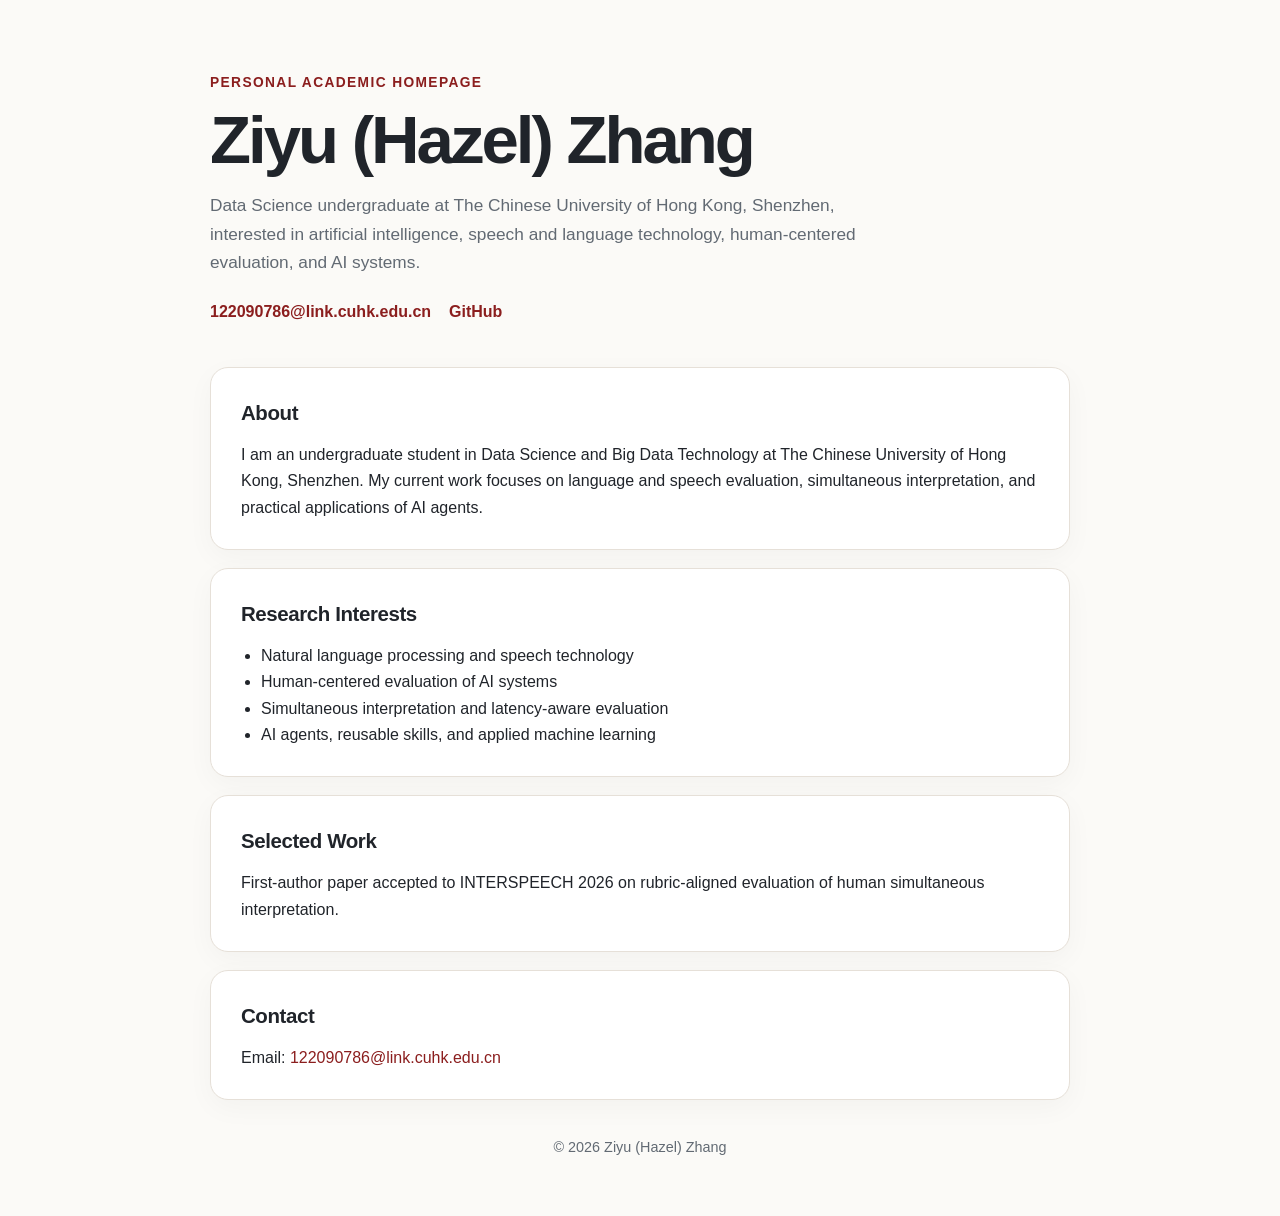
==== index.html @ 2ab290c6 "Add files via upload" ====
<!DOCTYPE html>
<html lang="en">
<head>
  <meta charset="UTF-8" />
  <meta name="viewport" content="width=device-width, initial-scale=1.0" />
  <meta name="description" content="Personal academic homepage of Ziyu (Hazel) Zhang." />
  <title>Ziyu (Hazel) Zhang</title>
  <style>
    :root {
      --bg: #fbfaf7;
      --card: #ffffff;
      --text: #20242a;
      --muted: #626a73;
      --accent: #8b1e1e;
      --line: #e6e0d8;
    }

    * { box-sizing: border-box; }

    body {
      margin: 0;
      font-family: -apple-system, BlinkMacSystemFont, "Segoe UI", Roboto, Helvetica, Arial, sans-serif;
      color: var(--text);
      background: var(--bg);
      line-height: 1.65;
    }

    .wrap {
      width: min(860px, calc(100% - 40px));
      margin: 0 auto;
      padding: 72px 0 56px;
    }

    header {
      margin-bottom: 42px;
    }

    .eyebrow {
      color: var(--accent);
      font-size: 0.86rem;
      font-weight: 700;
      letter-spacing: 0.1em;
      text-transform: uppercase;
      margin-bottom: 10px;
    }

    h1 {
      margin: 0;
      font-size: clamp(2.2rem, 6vw, 4.2rem);
      letter-spacing: -0.045em;
      line-height: 1.05;
    }

    .subtitle {
      margin-top: 16px;
      color: var(--muted);
      font-size: 1.08rem;
      max-width: 700px;
    }

    .contact {
      margin-top: 22px;
      display: flex;
      flex-wrap: wrap;
      gap: 10px 18px;
    }

    a {
      color: var(--accent);
      text-decoration: none;
    }

    a:hover {
      text-decoration: underline;
    }

    .contact a {
      font-weight: 600;
    }

    section {
      background: var(--card);
      border: 1px solid var(--line);
      border-radius: 18px;
      padding: 28px 30px;
      margin: 18px 0;
      box-shadow: 0 8px 28px rgba(34, 30, 24, 0.035);
    }

    h2 {
      margin: 0 0 12px;
      font-size: 1.28rem;
      letter-spacing: -0.02em;
    }

    p {
      margin: 0;
    }

    ul {
      margin: 10px 0 0;
      padding-left: 20px;
    }

    footer {
      margin-top: 36px;
      color: var(--muted);
      font-size: 0.9rem;
      text-align: center;
    }

    @media (max-width: 600px) {
      .wrap { padding-top: 44px; }
      section { padding: 23px 22px; }
    }
  </style>
</head>
<body>
  <main class="wrap">
    <header>
      <div class="eyebrow">Personal Academic Homepage</div>
      <h1>Ziyu (Hazel) Zhang</h1>
      <p class="subtitle">
        Data Science undergraduate at The Chinese University of Hong Kong, Shenzhen,
        interested in artificial intelligence, speech and language technology,
        human-centered evaluation, and AI systems.
      </p>
      <div class="contact">
        <a href="mailto:122090786@link.cuhk.edu.cn">122090786@link.cuhk.edu.cn</a>
        <a href="https://github.com/hazezhang" target="_blank" rel="noopener noreferrer">GitHub</a>
      </div>
    </header>

    <section>
      <h2>About</h2>
      <p>
        I am an undergraduate student in Data Science and Big Data Technology at
        The Chinese University of Hong Kong, Shenzhen. My current work focuses on
        language and speech evaluation, simultaneous interpretation, and practical
        applications of AI agents.
      </p>
    </section>

    <section>
      <h2>Research Interests</h2>
      <ul>
        <li>Natural language processing and speech technology</li>
        <li>Human-centered evaluation of AI systems</li>
        <li>Simultaneous interpretation and latency-aware evaluation</li>
        <li>AI agents, reusable skills, and applied machine learning</li>
      </ul>
    </section>

    <section>
      <h2>Selected Work</h2>
      <p>
        First-author paper accepted to INTERSPEECH 2026 on rubric-aligned evaluation
        of human simultaneous interpretation.
      </p>
    </section>

    <section>
      <h2>Contact</h2>
      <p>
        Email:
        <a href="mailto:122090786@link.cuhk.edu.cn">122090786@link.cuhk.edu.cn</a>
      </p>
    </section>

    <footer>
      © 2026 Ziyu (Hazel) Zhang
    </footer>
  </main>
</body>
</html>
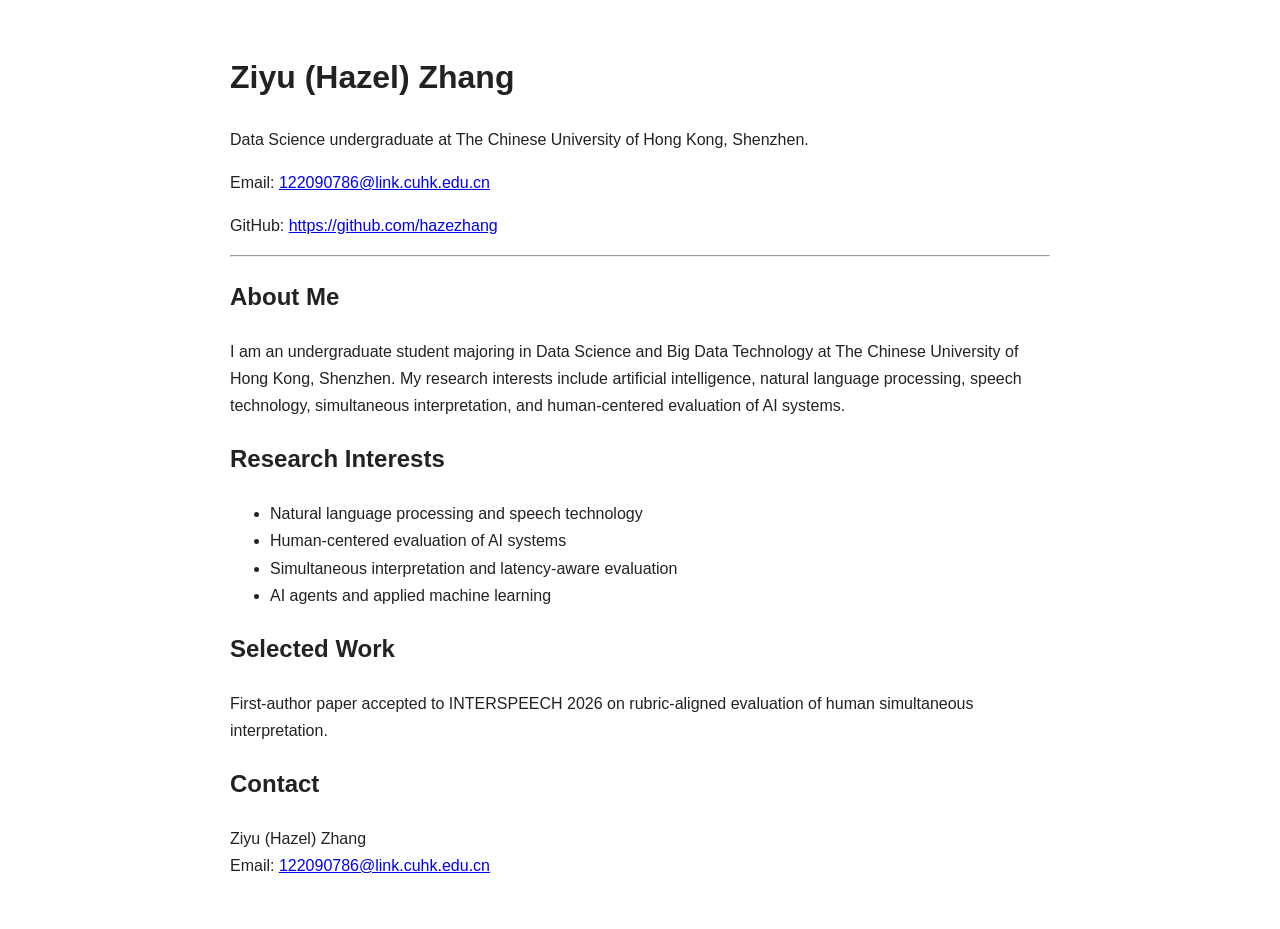
==== commit 10d23539: "Add files via upload" ====
--- a/index.html
+++ b/index.html
@@ -1,175 +1,64 @@
 <!DOCTYPE html>
 <html lang="en">
 <head>
-  <meta charset="UTF-8" />
-  <meta name="viewport" content="width=device-width, initial-scale=1.0" />
-  <meta name="description" content="Personal academic homepage of Ziyu (Hazel) Zhang." />
+  <meta charset="UTF-8">
+  <meta name="viewport" content="width=device-width, initial-scale=1.0">
   <title>Ziyu (Hazel) Zhang</title>
-  <style>
-    :root {
-      --bg: #fbfaf7;
-      --card: #ffffff;
-      --text: #20242a;
-      --muted: #626a73;
-      --accent: #8b1e1e;
-      --line: #e6e0d8;
-    }
+</head>
+<body style="font-family: Arial, Helvetica, sans-serif; max-width: 820px; margin: 50px auto; padding: 0 24px; line-height: 1.7; color: #222;">
 
-    * { box-sizing: border-box; }
+  <h1>Ziyu (Hazel) Zhang</h1>
 
-    body {
-      margin: 0;
-      font-family: -apple-system, BlinkMacSystemFont, "Segoe UI", Roboto, Helvetica, Arial, sans-serif;
-      color: var(--text);
-      background: var(--bg);
-      line-height: 1.65;
-    }
+  <p>
+    Data Science undergraduate at The Chinese University of Hong Kong, Shenzhen.
+  </p>
 
-    .wrap {
-      width: min(860px, calc(100% - 40px));
-      margin: 0 auto;
-      padding: 72px 0 56px;
-    }
+  <p>
+    Email:
+    <a href="mailto:122090786@link.cuhk.edu.cn">
+      122090786@link.cuhk.edu.cn
+    </a>
+  </p>
 
-    header {
-      margin-bottom: 42px;
-    }
+  <p>
+    GitHub:
+    <a href="https://github.com/hazezhang">
+      https://github.com/hazezhang
+    </a>
+  </p>
 
-    .eyebrow {
-      color: var(--accent);
-      font-size: 0.86rem;
-      font-weight: 700;
-      letter-spacing: 0.1em;
-      text-transform: uppercase;
-      margin-bottom: 10px;
-    }
+  <hr>
 
-    h1 {
-      margin: 0;
-      font-size: clamp(2.2rem, 6vw, 4.2rem);
-      letter-spacing: -0.045em;
-      line-height: 1.05;
-    }
+  <h2>About Me</h2>
+  <p>
+    I am an undergraduate student majoring in Data Science and Big Data Technology
+    at The Chinese University of Hong Kong, Shenzhen. My research interests include
+    artificial intelligence, natural language processing, speech technology,
+    simultaneous interpretation, and human-centered evaluation of AI systems.
+  </p>
 
-    .subtitle {
-      margin-top: 16px;
-      color: var(--muted);
-      font-size: 1.08rem;
-      max-width: 700px;
-    }
+  <h2>Research Interests</h2>
+  <ul>
+    <li>Natural language processing and speech technology</li>
+    <li>Human-centered evaluation of AI systems</li>
+    <li>Simultaneous interpretation and latency-aware evaluation</li>
+    <li>AI agents and applied machine learning</li>
+  </ul>
 
-    .contact {
-      margin-top: 22px;
-      display: flex;
-      flex-wrap: wrap;
-      gap: 10px 18px;
-    }
+  <h2>Selected Work</h2>
+  <p>
+    First-author paper accepted to INTERSPEECH 2026 on rubric-aligned evaluation
+    of human simultaneous interpretation.
+  </p>
 
-    a {
-      color: var(--accent);
-      text-decoration: none;
-    }
+  <h2>Contact</h2>
+  <p>
+    Ziyu (Hazel) Zhang<br>
+    Email:
+    <a href="mailto:122090786@link.cuhk.edu.cn">
+      122090786@link.cuhk.edu.cn
+    </a>
+  </p>
 
-    a:hover {
-      text-decoration: underline;
-    }
-
-    .contact a {
-      font-weight: 600;
-    }
-
-    section {
-      background: var(--card);
-      border: 1px solid var(--line);
-      border-radius: 18px;
-      padding: 28px 30px;
-      margin: 18px 0;
-      box-shadow: 0 8px 28px rgba(34, 30, 24, 0.035);
-    }
-
-    h2 {
-      margin: 0 0 12px;
-      font-size: 1.28rem;
-      letter-spacing: -0.02em;
-    }
-
-    p {
-      margin: 0;
-    }
-
-    ul {
-      margin: 10px 0 0;
-      padding-left: 20px;
-    }
-
-    footer {
-      margin-top: 36px;
-      color: var(--muted);
-      font-size: 0.9rem;
-      text-align: center;
-    }
-
-    @media (max-width: 600px) {
-      .wrap { padding-top: 44px; }
-      section { padding: 23px 22px; }
-    }
-  </style>
-</head>
-<body>
-  <main class="wrap">
-    <header>
-      <div class="eyebrow">Personal Academic Homepage</div>
-      <h1>Ziyu (Hazel) Zhang</h1>
-      <p class="subtitle">
-        Data Science undergraduate at The Chinese University of Hong Kong, Shenzhen,
-        interested in artificial intelligence, speech and language technology,
-        human-centered evaluation, and AI systems.
-      </p>
-      <div class="contact">
-        <a href="mailto:122090786@link.cuhk.edu.cn">122090786@link.cuhk.edu.cn</a>
-        <a href="https://github.com/hazezhang" target="_blank" rel="noopener noreferrer">GitHub</a>
-      </div>
-    </header>
-
-    <section>
-      <h2>About</h2>
-      <p>
-        I am an undergraduate student in Data Science and Big Data Technology at
-        The Chinese University of Hong Kong, Shenzhen. My current work focuses on
-        language and speech evaluation, simultaneous interpretation, and practical
-        applications of AI agents.
-      </p>
-    </section>
-
-    <section>
-      <h2>Research Interests</h2>
-      <ul>
-        <li>Natural language processing and speech technology</li>
-        <li>Human-centered evaluation of AI systems</li>
-        <li>Simultaneous interpretation and latency-aware evaluation</li>
-        <li>AI agents, reusable skills, and applied machine learning</li>
-      </ul>
-    </section>
-
-    <section>
-      <h2>Selected Work</h2>
-      <p>
-        First-author paper accepted to INTERSPEECH 2026 on rubric-aligned evaluation
-        of human simultaneous interpretation.
-      </p>
-    </section>
-
-    <section>
-      <h2>Contact</h2>
-      <p>
-        Email:
-        <a href="mailto:122090786@link.cuhk.edu.cn">122090786@link.cuhk.edu.cn</a>
-      </p>
-    </section>
-
-    <footer>
-      © 2026 Ziyu (Hazel) Zhang
-    </footer>
-  </main>
 </body>
 </html>
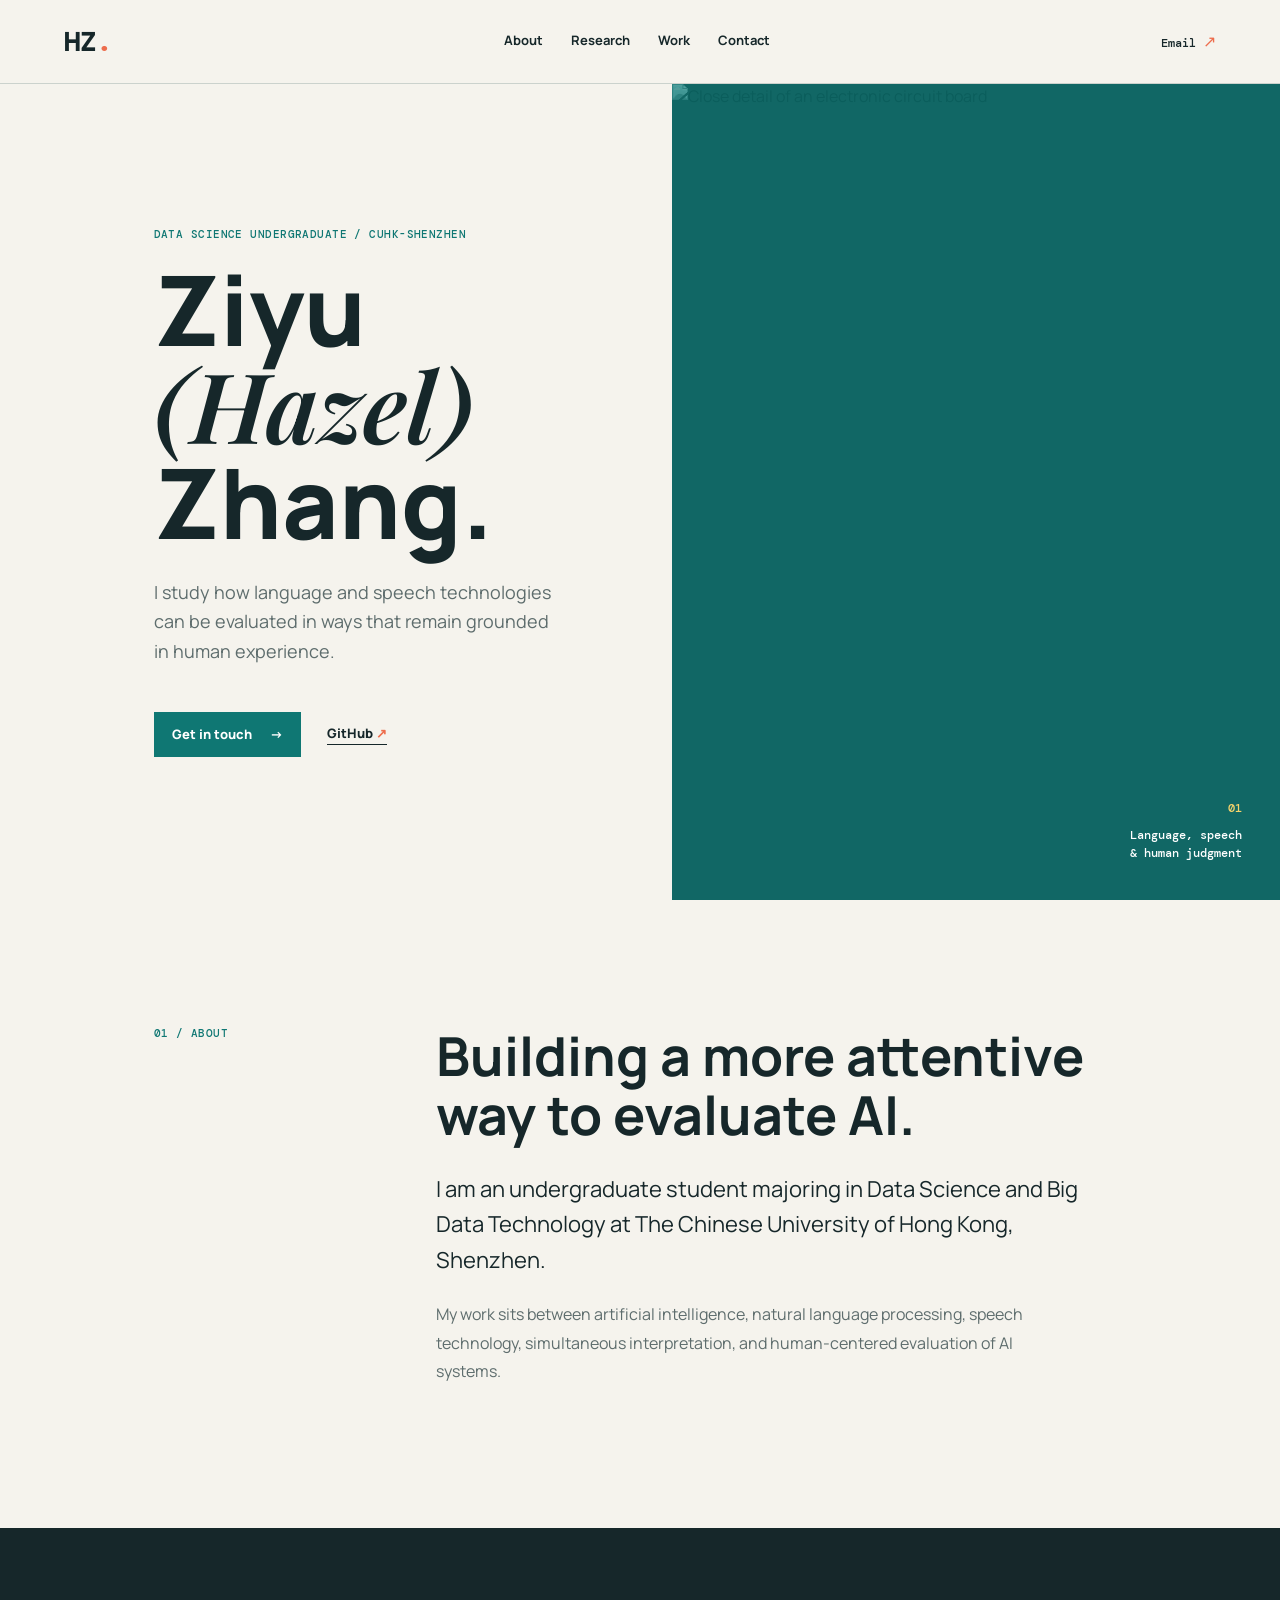
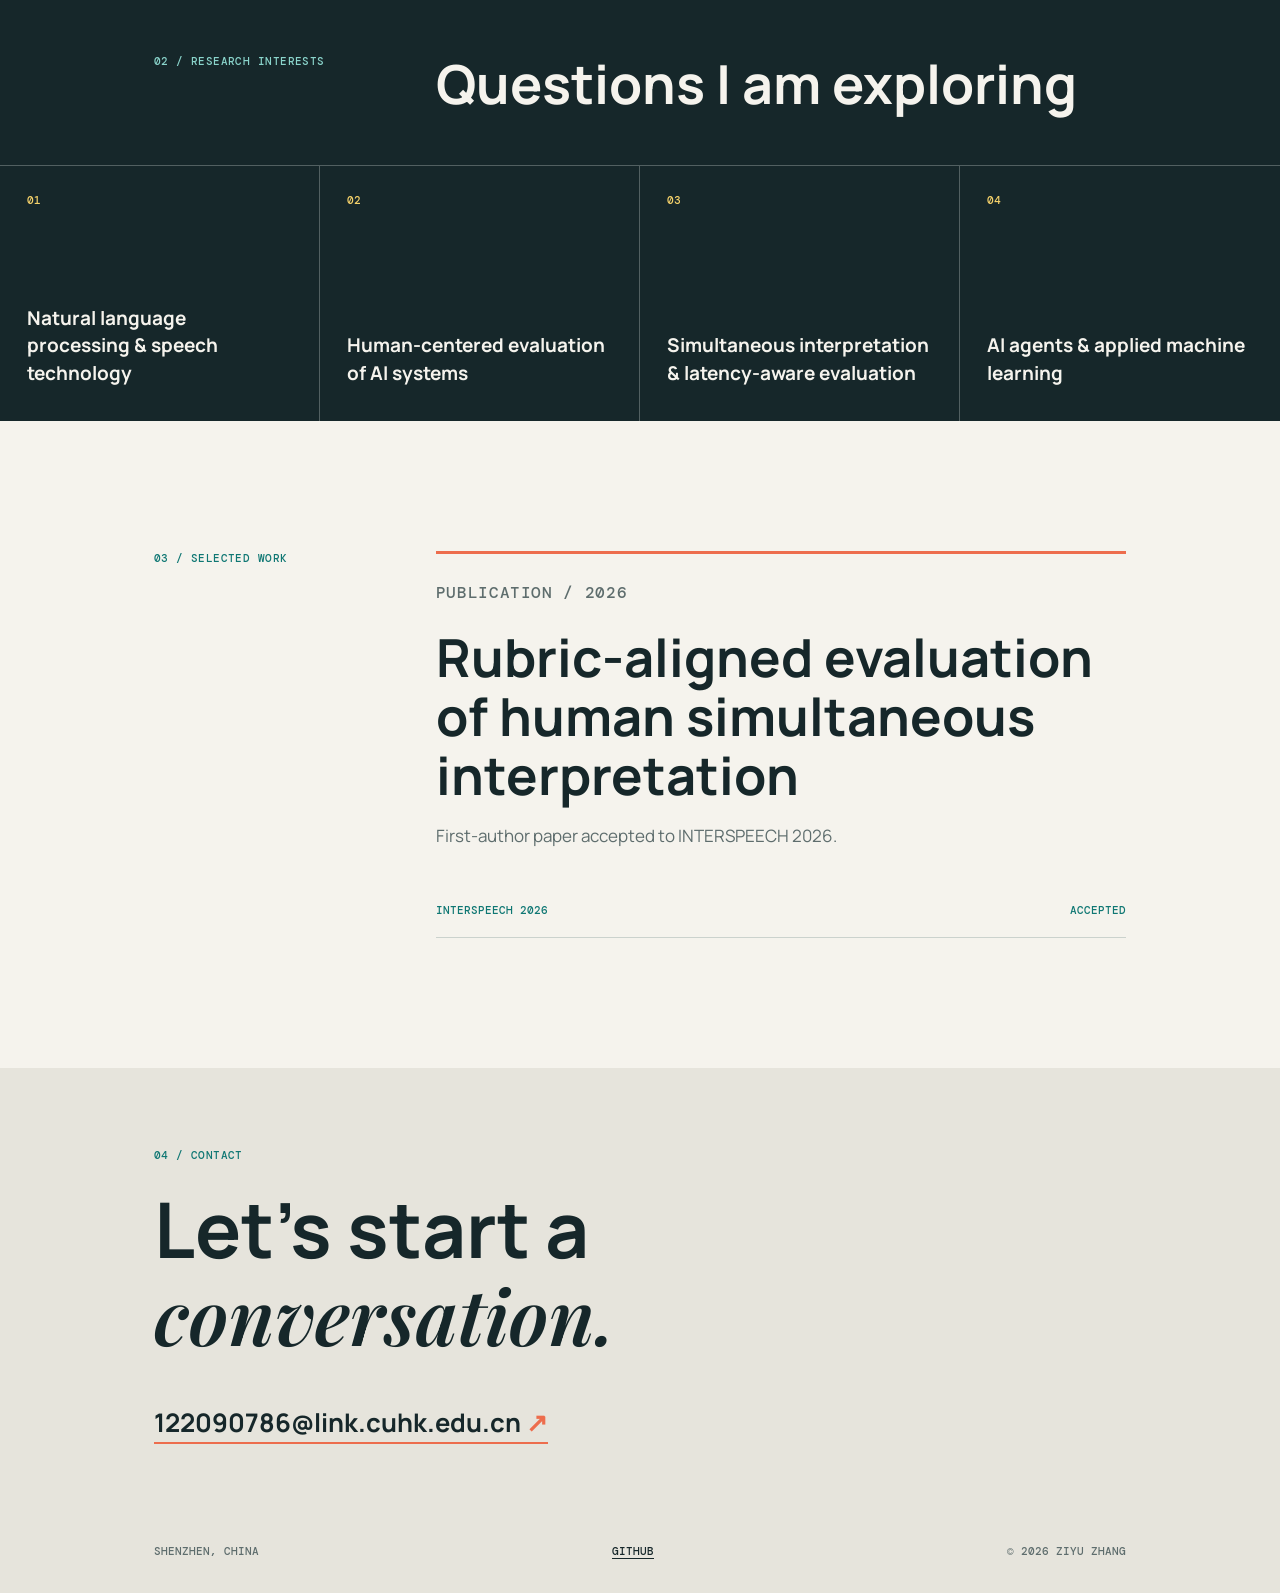
==== commit de56108c: "Build personal research homepage" ====
--- a/index.html
+++ b/index.html
@@ -1,64 +1,89 @@
-<!DOCTYPE html>
+<!doctype html>
 <html lang="en">
-<head>
-  <meta charset="UTF-8">
-  <meta name="viewport" content="width=device-width, initial-scale=1.0">
-  <title>Ziyu (Hazel) Zhang</title>
-</head>
-<body style="font-family: Arial, Helvetica, sans-serif; max-width: 820px; margin: 50px auto; padding: 0 24px; line-height: 1.7; color: #222;">
+  <head>
+    <meta charset="UTF-8" />
+    <meta name="viewport" content="width=device-width, initial-scale=1.0" />
+    <meta name="description" content="Ziyu (Hazel) Zhang - Data Science undergraduate and researcher in NLP, speech technology, and human-centered AI evaluation." />
+    <title>Ziyu (Hazel) Zhang | Research</title>
+    <link rel="preconnect" href="https://fonts.googleapis.com" />
+    <link rel="preconnect" href="https://fonts.gstatic.com" crossorigin />
+    <link href="https://fonts.googleapis.com/css2?family=DM+Mono:wght@400;500&family=Manrope:wght@400;500;600;700;800&family=Playfair+Display:ital,wght@0,600;0,700;1,600&display=swap" rel="stylesheet" />
+    <link rel="stylesheet" href="styles.css" />
+  </head>
+  <body>
+    <header class="site-header">
+      <a class="wordmark" href="#top" aria-label="Go to top">HZ<span>.</span></a>
+      <nav aria-label="Primary navigation">
+        <a href="#about">About</a>
+        <a href="#research">Research</a>
+        <a href="#work">Work</a>
+        <a href="#contact">Contact</a>
+      </nav>
+      <a class="header-email" href="mailto:122090786@link.cuhk.edu.cn">Email <span aria-hidden="true">&nearr;</span></a>
+    </header>
 
-  <h1>Ziyu (Hazel) Zhang</h1>
+    <main id="top">
+      <section class="hero" aria-labelledby="hero-title">
+        <div class="hero-copy">
+          <p class="eyebrow">Data Science undergraduate / CUHK-Shenzhen</p>
+          <h1 id="hero-title">Ziyu <em>(Hazel)</em><br />Zhang.</h1>
+          <p class="hero-summary">I study how language and speech technologies can be evaluated in ways that remain grounded in human experience.</p>
+          <div class="hero-actions">
+            <a class="button primary" href="mailto:122090786@link.cuhk.edu.cn">Get in touch <span aria-hidden="true">&rarr;</span></a>
+            <a class="text-link" href="https://github.com/hazezhang" target="_blank" rel="noreferrer">GitHub <span aria-hidden="true">&nearr;</span></a>
+          </div>
+        </div>
+        <div class="hero-visual" aria-label="Abstract visual of speech and language research">
+          <img src="https://images.unsplash.com/photo-1518770660439-4636190af475?auto=format&fit=crop&w=1400&q=85" alt="Close detail of an electronic circuit board" />
+          <div class="visual-overlay"></div>
+          <div class="visual-caption"><span>01</span> Language, speech<br />&amp; human judgment</div>
+        </div>
+      </section>
 
-  <p>
-    Data Science undergraduate at The Chinese University of Hong Kong, Shenzhen.
-  </p>
+      <section id="about" class="about section-grid">
+        <p class="section-label">01 / About</p>
+        <div class="section-content">
+          <h2>Building a more attentive way to evaluate AI.</h2>
+          <p class="lead">I am an undergraduate student majoring in Data Science and Big Data Technology at The Chinese University of Hong Kong, Shenzhen.</p>
+          <p>My work sits between artificial intelligence, natural language processing, speech technology, simultaneous interpretation, and human-centered evaluation of AI systems.</p>
+        </div>
+      </section>
 
-  <p>
-    Email:
-    <a href="mailto:122090786@link.cuhk.edu.cn">
-      122090786@link.cuhk.edu.cn
-    </a>
-  </p>
+      <section id="research" class="research">
+        <div class="section-grid research-heading">
+          <p class="section-label">02 / Research interests</p>
+          <h2>Questions I am exploring</h2>
+        </div>
+        <div class="interest-grid">
+          <article><span>01</span><h3>Natural language processing &amp; speech technology</h3></article>
+          <article><span>02</span><h3>Human-centered evaluation of AI systems</h3></article>
+          <article><span>03</span><h3>Simultaneous interpretation &amp; latency-aware evaluation</h3></article>
+          <article><span>04</span><h3>AI agents &amp; applied machine learning</h3></article>
+        </div>
+      </section>
 
-  <p>
-    GitHub:
-    <a href="https://github.com/hazezhang">
-      https://github.com/hazezhang
-    </a>
-  </p>
+      <section id="work" class="work section-grid">
+        <p class="section-label">03 / Selected work</p>
+        <div class="section-content">
+          <article class="featured-work">
+            <p class="work-type">Publication / 2026</p>
+            <h2>Rubric-aligned evaluation of human simultaneous interpretation</h2>
+            <p>First-author paper accepted to INTERSPEECH 2026.</p>
+            <div class="work-footer"><span>INTERSPEECH 2026</span><span>Accepted</span></div>
+          </article>
+        </div>
+      </section>
+    </main>
 
-  <hr>
-
-  <h2>About Me</h2>
-  <p>
-    I am an undergraduate student majoring in Data Science and Big Data Technology
-    at The Chinese University of Hong Kong, Shenzhen. My research interests include
-    artificial intelligence, natural language processing, speech technology,
-    simultaneous interpretation, and human-centered evaluation of AI systems.
-  </p>
-
-  <h2>Research Interests</h2>
-  <ul>
-    <li>Natural language processing and speech technology</li>
-    <li>Human-centered evaluation of AI systems</li>
-    <li>Simultaneous interpretation and latency-aware evaluation</li>
-    <li>AI agents and applied machine learning</li>
-  </ul>
-
-  <h2>Selected Work</h2>
-  <p>
-    First-author paper accepted to INTERSPEECH 2026 on rubric-aligned evaluation
-    of human simultaneous interpretation.
-  </p>
-
-  <h2>Contact</h2>
-  <p>
-    Ziyu (Hazel) Zhang<br>
-    Email:
-    <a href="mailto:122090786@link.cuhk.edu.cn">
-      122090786@link.cuhk.edu.cn
-    </a>
-  </p>
-
-</body>
+    <footer id="contact">
+      <p class="section-label">04 / Contact</p>
+      <h2>Let's start a<br /><em>conversation.</em></h2>
+      <a class="footer-email" href="mailto:122090786@link.cuhk.edu.cn">122090786@link.cuhk.edu.cn <span aria-hidden="true">&nearr;</span></a>
+      <div class="footer-meta">
+        <span>Shenzhen, China</span>
+        <a href="https://github.com/hazezhang" target="_blank" rel="noreferrer">GitHub</a>
+        <span>&copy; 2026 Ziyu Zhang</span>
+      </div>
+    </footer>
+  </body>
 </html>
--- a/styles.css
+++ b/styles.css
@@ -0,0 +1,23 @@
+:root { --ink:#16272a; --teal:#0f7773; --coral:#ed6d4d; --paper:#f5f3ed; --line:#cbd2cd; --muted:#5e6d6d; }
+* { box-sizing:border-box; }
+html { scroll-behavior:smooth; }
+body { margin:0; color:var(--ink); background:var(--paper); font-family:Manrope,Arial,sans-serif; line-height:1.5; }
+a { color:inherit; text-decoration:none; }
+.site-header { height:84px; display:flex; align-items:center; justify-content:space-between; padding:0 5vw; border-bottom:1px solid var(--line); }
+.wordmark { font:700 26px/1 "DM Mono",monospace; letter-spacing:0; } .wordmark span { color:var(--coral); }
+nav { display:flex; gap:28px; font-size:13px; font-weight:700; } nav a, .header-email { border-bottom:1px solid transparent; } nav a:hover, .header-email:hover { border-color:currentColor; }
+.header-email { font:500 12px "DM Mono",monospace; } .header-email span { color:var(--coral); font-size:16px; }
+.hero { min-height:calc(100vh - 84px); display:grid; grid-template-columns:1.05fr .95fr; }
+.hero-copy { display:flex; flex-direction:column; justify-content:center; padding:9vw 9vw 9vw 12vw; }
+.eyebrow, .section-label, .work-type { margin:0; color:var(--teal); font:500 11px "DM Mono",monospace; letter-spacing:.04em; text-transform:uppercase; }
+h1,h2,h3,p { margin-top:0; } h1,h2 { letter-spacing:0; }
+h1 { max-width:640px; margin:20px 0 28px; font-size:clamp(56px,7.6vw,114px); line-height:.98; font-weight:800; } em { font-family:"Playfair Display",serif; font-weight:600; }
+.hero-summary { max-width:510px; font-size:18px; line-height:1.65; color:var(--muted); }
+.hero-actions { display:flex; align-items:center; gap:26px; margin-top:27px; }.button { display:inline-flex; align-items:center; gap:18px; padding:13px 18px; font-size:13px; font-weight:800; }.primary { color:white; background:var(--teal); }.primary:hover { background:var(--ink); }.text-link { font-size:13px; font-weight:800; border-bottom:1px solid var(--ink); }.text-link span { color:var(--coral); }
+.hero-visual { position:relative; min-height:510px; overflow:hidden; background:#1b4141; }.hero-visual img { width:100%; height:100%; position:absolute; object-fit:cover; filter:grayscale(1) contrast(1.15); mix-blend-mode:luminosity; }.visual-overlay { position:absolute; inset:0; background:rgba(15,119,115,.72); }.visual-caption { position:absolute; right:38px; bottom:38px; color:white; text-align:right; font:500 12px/1.5 "DM Mono",monospace; }.visual-caption span { display:block; margin-bottom:9px; color:#f6d36b; }
+.section-grid { display:grid; grid-template-columns:23% 1fr; gap:6%; padding:126px 12vw; }.section-content { max-width:750px; }.section-content h2,.research-heading h2, footer h2 { font-size:clamp(38px,4.2vw,64px); line-height:1.1; margin-bottom:28px; }.lead { font-size:22px; line-height:1.6; }.section-content p:not(.lead) { max-width:630px; font-size:16px; line-height:1.8; color:var(--muted); }
+.research { background:var(--ink); color:var(--paper); }.research-heading { padding-bottom:52px; }.research .section-label { color:#8ad4cb; }.research-heading h2 { margin:0; }.interest-grid { display:grid; grid-template-columns:repeat(4,1fr); border-top:1px solid #526061; }.interest-grid article { min-height:255px; padding:27px 27px 34px; border-right:1px solid #526061; display:flex; flex-direction:column; justify-content:space-between; }.interest-grid article:last-child { border-right:0; }.interest-grid span { color:#f6d36b; font:500 11px "DM Mono",monospace; }.interest-grid h3 { font-size:19px; line-height:1.45; margin:0; }
+.work { padding-top:130px; padding-bottom:130px; }.featured-work { border-top:3px solid var(--coral); border-bottom:1px solid var(--line); padding:25px 0 0; }.featured-work h2 { max-width:850px; margin:20px 0 16px; font-size:clamp(34px,4.1vw,58px); line-height:1.12; }.featured-work > p:not(.work-type) { font-size:17px; color:var(--muted); }.work-footer { display:flex; justify-content:space-between; padding:35px 0 20px; color:var(--teal); font:500 11px "DM Mono",monospace; text-transform:uppercase; }
+footer { padding:80px 12vw 34px; background:#e6e4dc; } footer h2 { margin:25px 0 45px; font-size:clamp(49px,6vw,85px); }.footer-email { display:inline-block; font-size:clamp(16px,2vw,27px); font-weight:700; border-bottom:2px solid var(--coral); }.footer-email span { color:var(--coral); }.footer-meta { display:flex; gap:25px; flex-wrap:wrap; justify-content:space-between; margin-top:100px; font:500 11px "DM Mono",monospace; color:var(--muted); text-transform:uppercase; }.footer-meta a { color:var(--ink); border-bottom:1px solid var(--ink); }
+@media (max-width:800px) { .site-header { height:68px; padding:0 6vw; } nav { display:none; }.hero { min-height:auto; grid-template-columns:1fr; }.hero-copy { padding:100px 8vw 75px; }.hero-visual { min-height:390px; }.section-grid { grid-template-columns:1fr; gap:24px; padding:78px 8vw; }.research-heading { padding-bottom:36px; }.interest-grid { grid-template-columns:1fr 1fr; }.interest-grid article { min-height:190px; padding:23px; border-bottom:1px solid #526061; }.interest-grid article:nth-child(2) { border-right:0; }.work { padding-top:78px; padding-bottom:78px; } footer { padding:70px 8vw 28px; }.footer-meta { margin-top:70px; gap:15px; }.header-email { font-size:10px; } }
+@media (max-width:480px) { .hero-copy { padding-top:72px; }.hero-summary { font-size:16px; }.hero-actions { gap:18px; }.interest-grid { grid-template-columns:1fr; }.interest-grid article { min-height:150px; border-right:0; }.interest-grid h3 { font-size:18px; }.work-footer { gap:10px; flex-direction:column; } }
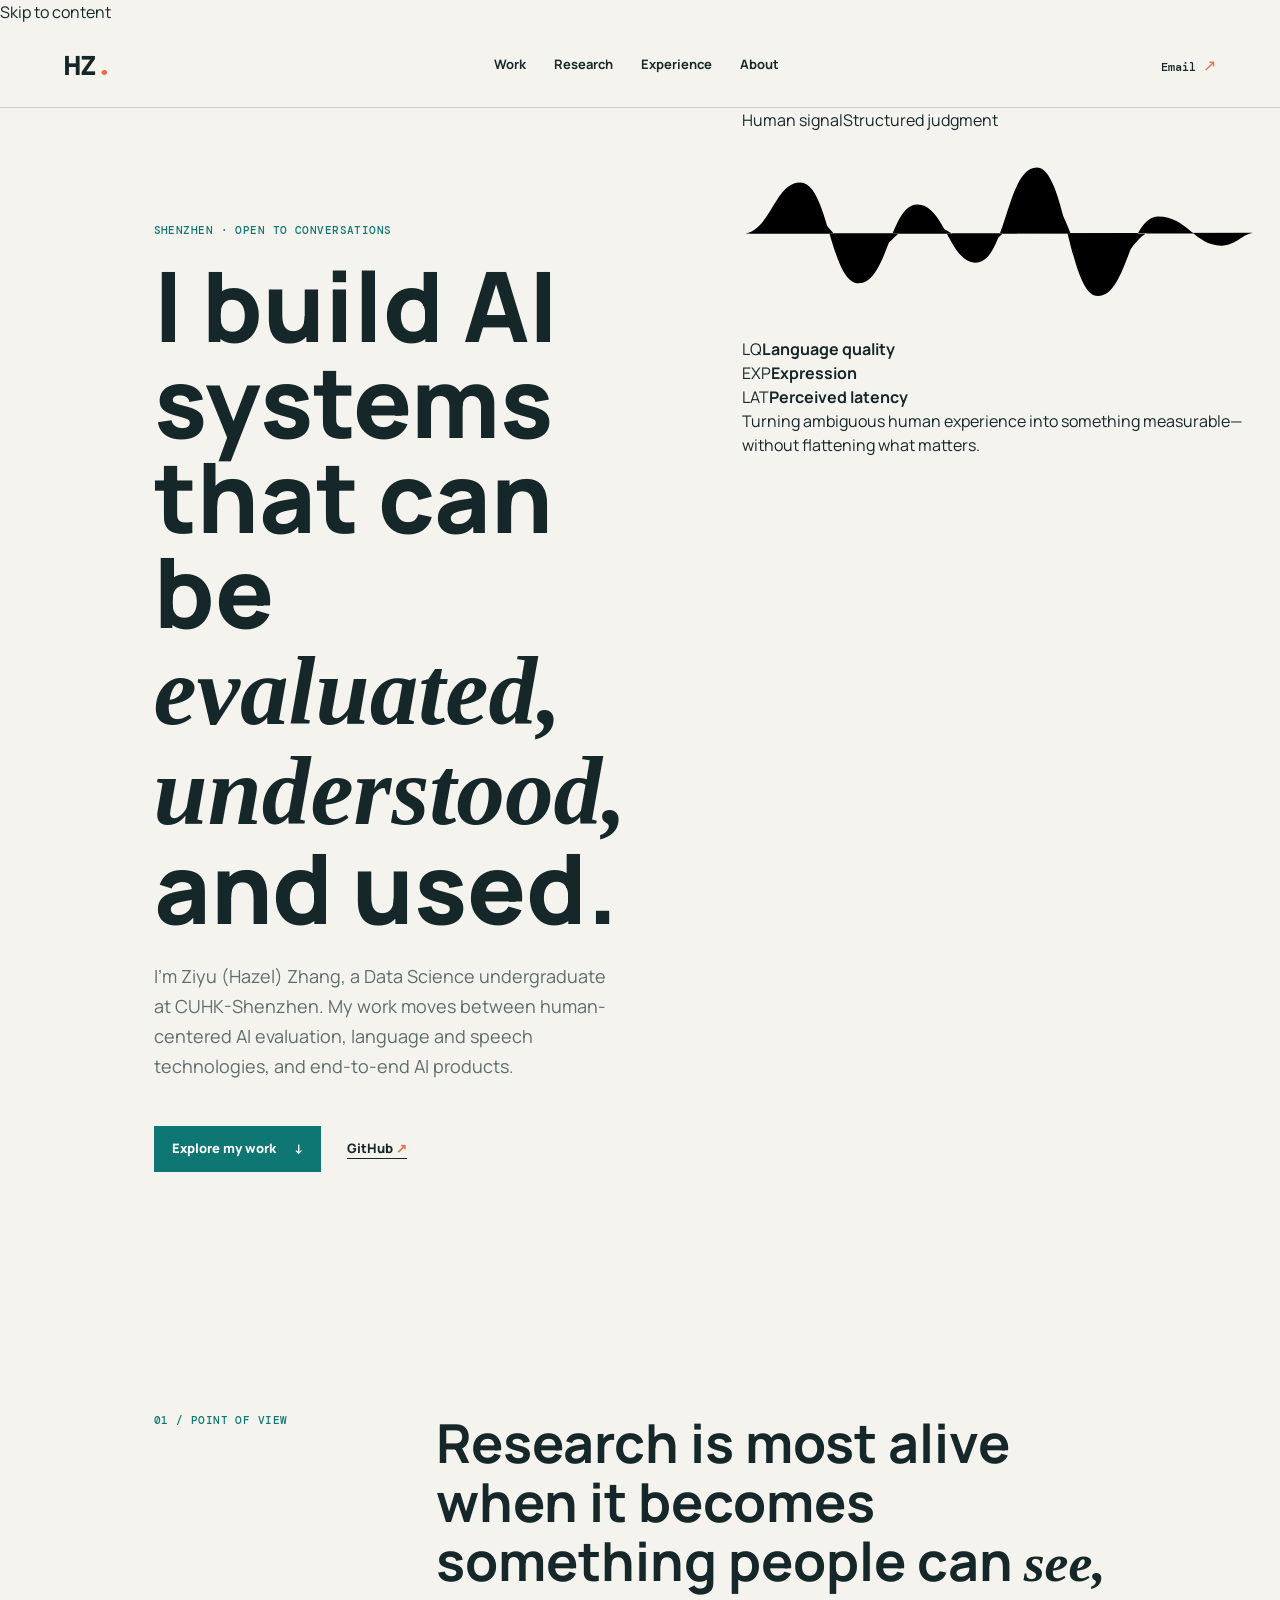
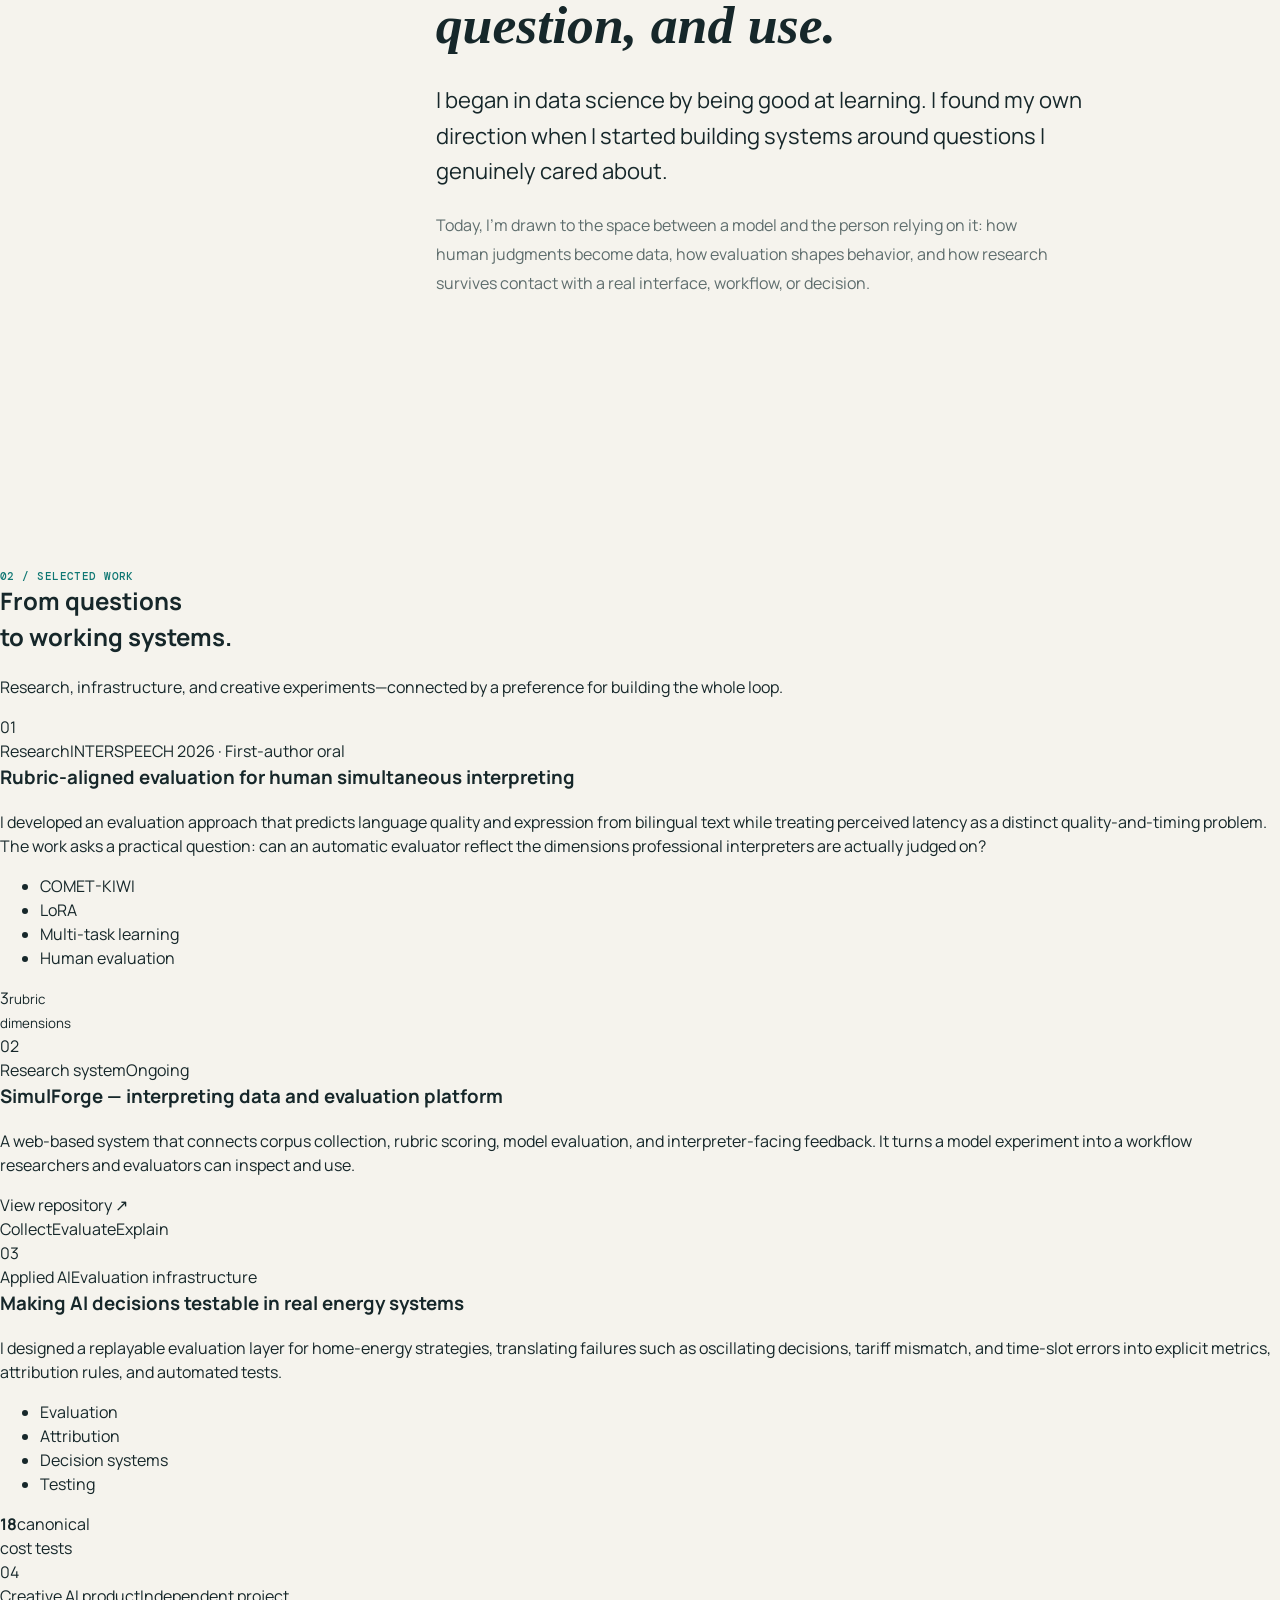
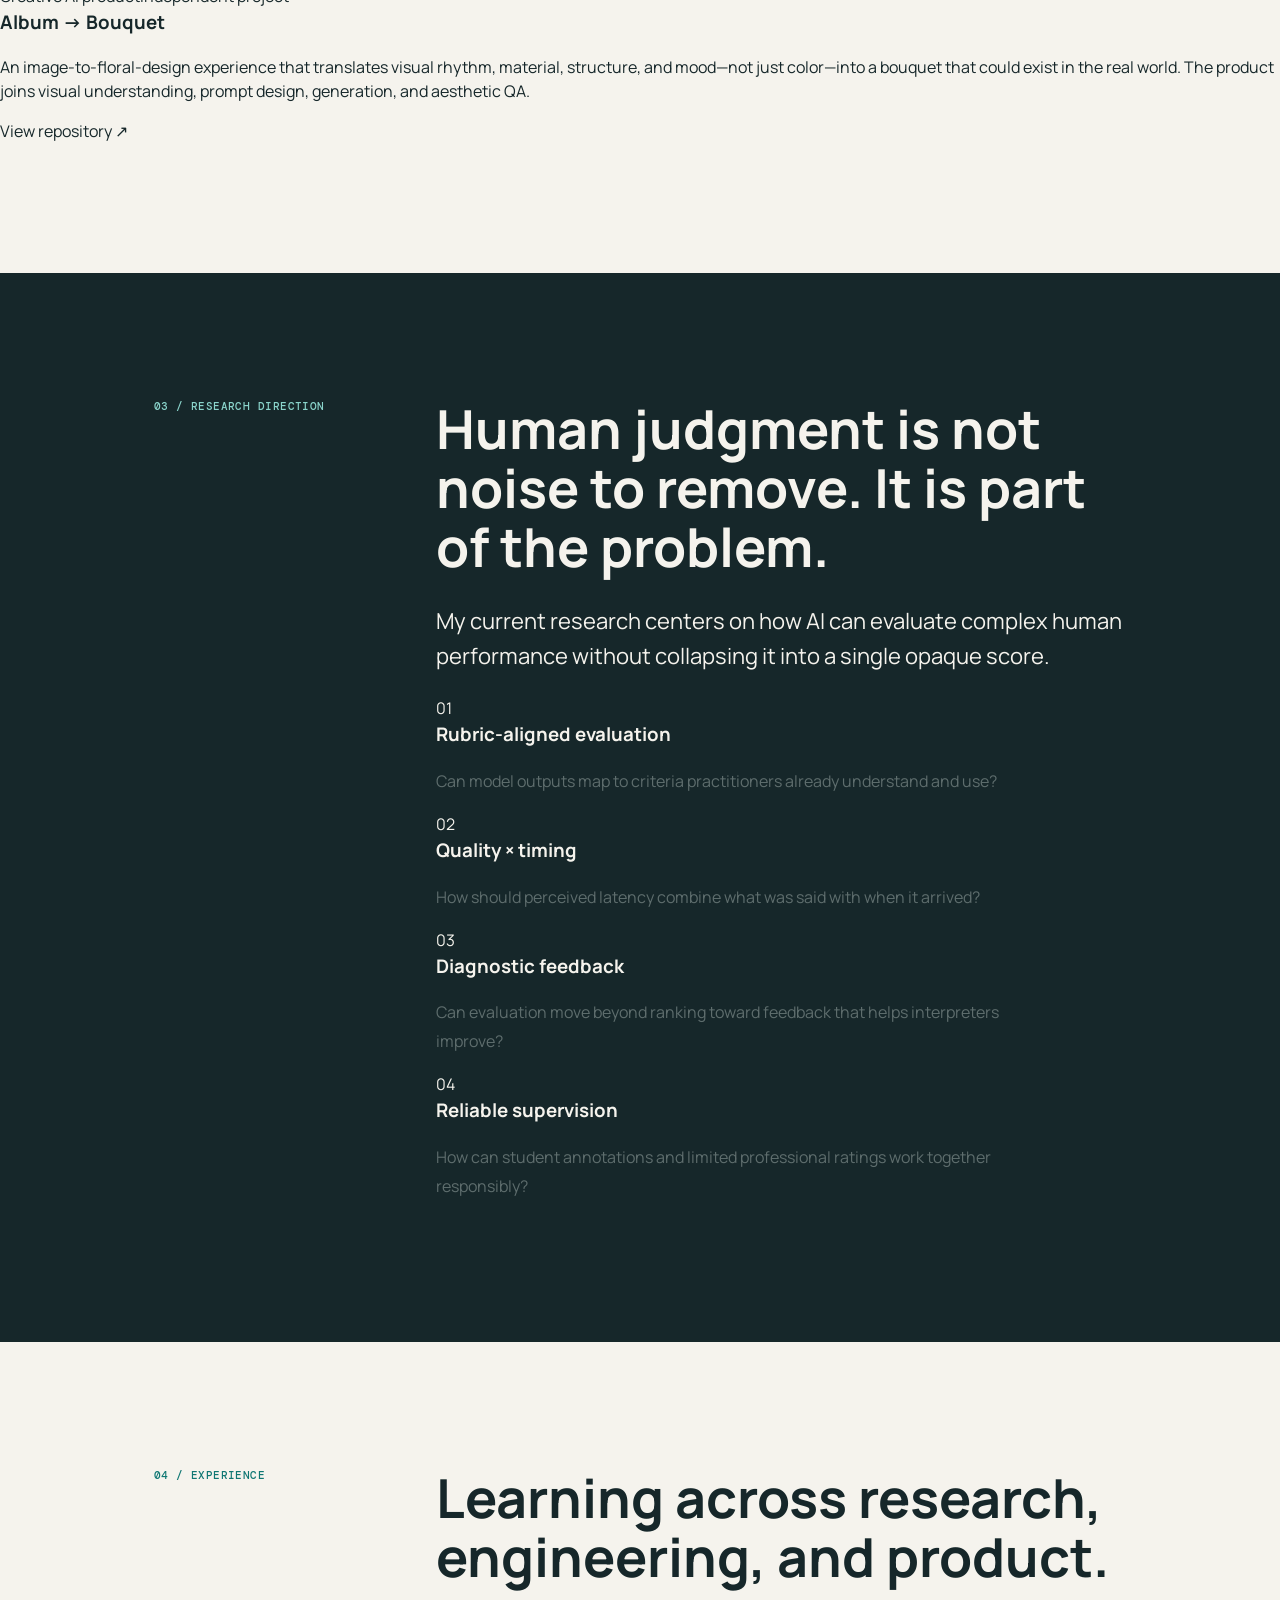
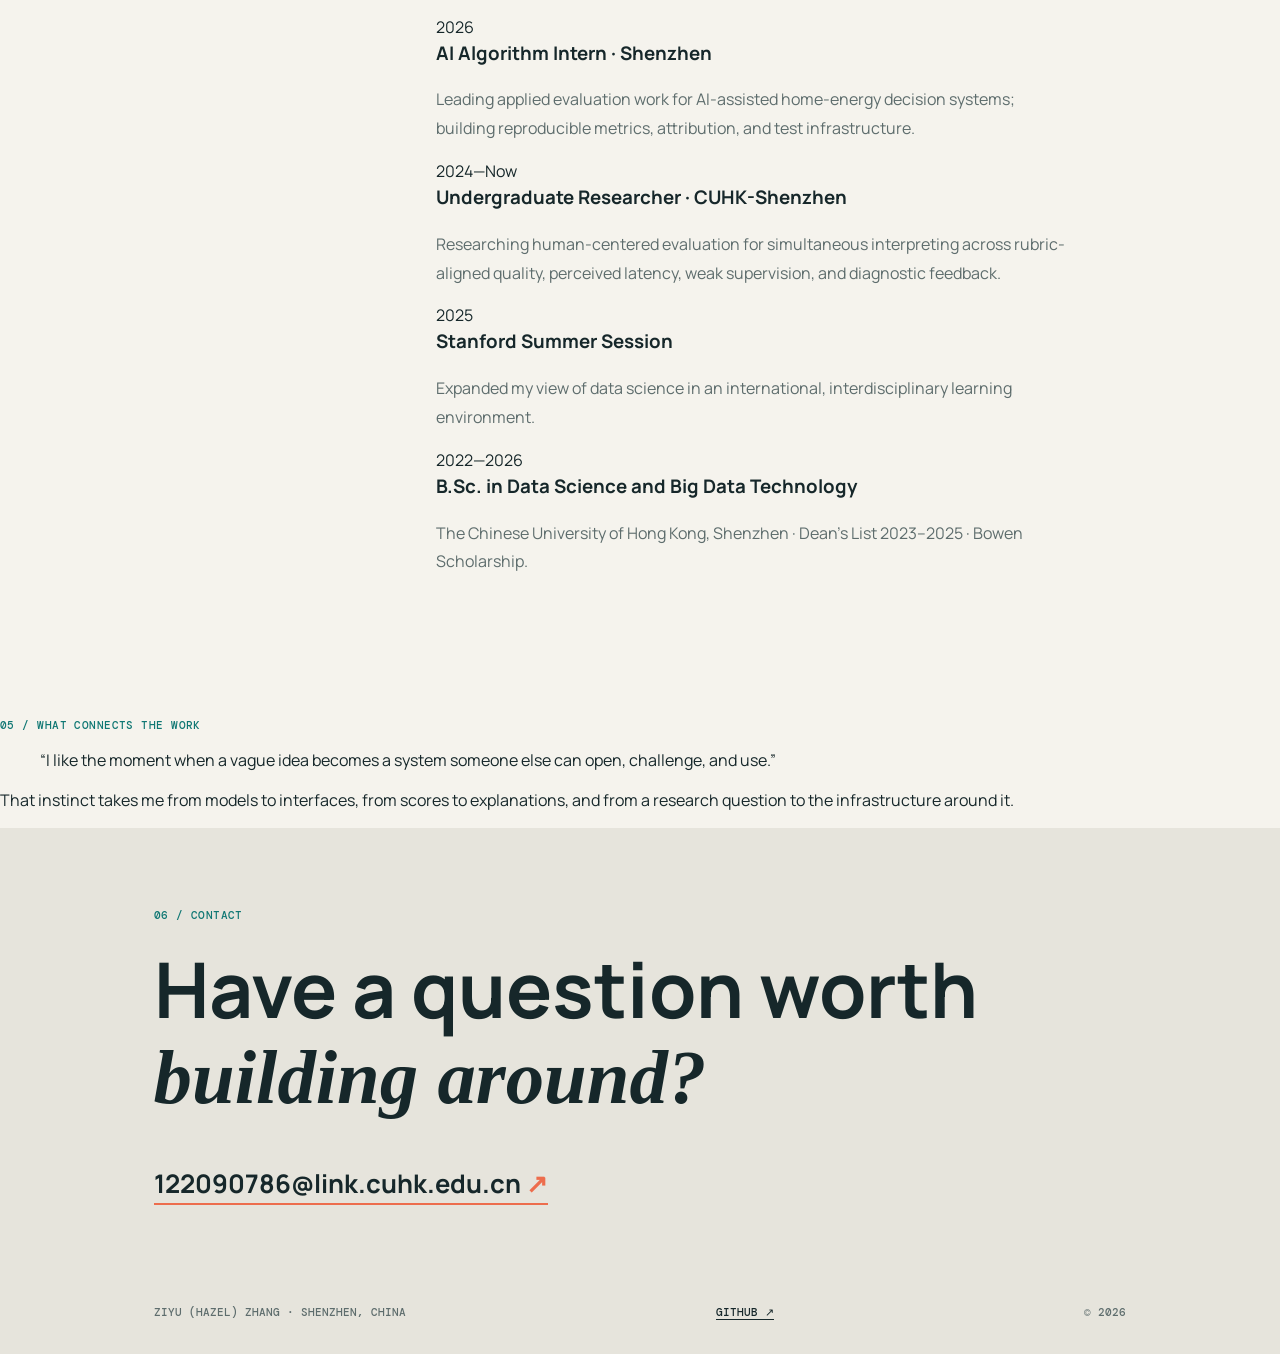
==== commit f983dd93: "Rewrite homepage around human-centered AI work" ====
--- a/index.html
+++ b/index.html
@@ -3,87 +3,152 @@
   <head>
     <meta charset="UTF-8" />
     <meta name="viewport" content="width=device-width, initial-scale=1.0" />
-    <meta name="description" content="Ziyu (Hazel) Zhang - Data Science undergraduate and researcher in NLP, speech technology, and human-centered AI evaluation." />
-    <title>Ziyu (Hazel) Zhang | Research</title>
+    <meta name="description" content="Ziyu (Hazel) Zhang builds human-centered AI evaluation systems, language and speech technologies, and end-to-end AI products." />
+    <meta name="theme-color" content="#101d2f" />
+    <title>Ziyu (Hazel) Zhang | Human-centered AI</title>
     <link rel="preconnect" href="https://fonts.googleapis.com" />
     <link rel="preconnect" href="https://fonts.gstatic.com" crossorigin />
-    <link href="https://fonts.googleapis.com/css2?family=DM+Mono:wght@400;500&family=Manrope:wght@400;500;600;700;800&family=Playfair+Display:ital,wght@0,600;0,700;1,600&display=swap" rel="stylesheet" />
+    <link href="https://fonts.googleapis.com/css2?family=DM+Mono:wght@400;500&family=Manrope:wght@400;500;600;700;800&family=Newsreader:ital,opsz,wght@1,6..72,500;1,6..72,600&display=swap" rel="stylesheet" />
     <link rel="stylesheet" href="styles.css" />
   </head>
   <body>
+    <a class="skip-link" href="#main">Skip to content</a>
     <header class="site-header">
-      <a class="wordmark" href="#top" aria-label="Go to top">HZ<span>.</span></a>
+      <a class="wordmark" href="#top" aria-label="Ziyu Zhang — back to top">HZ<span>.</span></a>
       <nav aria-label="Primary navigation">
-        <a href="#about">About</a>
-        <a href="#research">Research</a>
-        <a href="#work">Work</a>
-        <a href="#contact">Contact</a>
+        <a href="#work">Work</a><a href="#research">Research</a><a href="#experience">Experience</a><a href="#about">About</a>
       </nav>
-      <a class="header-email" href="mailto:122090786@link.cuhk.edu.cn">Email <span aria-hidden="true">&nearr;</span></a>
+      <a class="header-email" href="mailto:122090786@link.cuhk.edu.cn">Email <span aria-hidden="true">↗</span></a>
     </header>
 
-    <main id="top">
-      <section class="hero" aria-labelledby="hero-title">
+    <main id="main">
+      <section class="hero" id="top" aria-labelledby="hero-title">
         <div class="hero-copy">
-          <p class="eyebrow">Data Science undergraduate / CUHK-Shenzhen</p>
-          <h1 id="hero-title">Ziyu <em>(Hazel)</em><br />Zhang.</h1>
-          <p class="hero-summary">I study how language and speech technologies can be evaluated in ways that remain grounded in human experience.</p>
+          <p class="eyebrow"><span class="status-dot"></span> Shenzhen · Open to conversations</p>
+          <h1 id="hero-title">I build AI systems that can be <em>evaluated, understood,</em> and used.</h1>
+          <p class="hero-summary">I’m Ziyu (Hazel) Zhang, a Data Science undergraduate at CUHK-Shenzhen. My work moves between human-centered AI evaluation, language and speech technologies, and end-to-end AI products.</p>
           <div class="hero-actions">
-            <a class="button primary" href="mailto:122090786@link.cuhk.edu.cn">Get in touch <span aria-hidden="true">&rarr;</span></a>
-            <a class="text-link" href="https://github.com/hazezhang" target="_blank" rel="noreferrer">GitHub <span aria-hidden="true">&nearr;</span></a>
+            <a class="button primary" href="#work">Explore my work <span aria-hidden="true">↓</span></a>
+            <a class="text-link" href="https://github.com/hazezhang" target="_blank" rel="noreferrer">GitHub <span aria-hidden="true">↗</span></a>
           </div>
         </div>
-        <div class="hero-visual" aria-label="Abstract visual of speech and language research">
-          <img src="https://images.unsplash.com/photo-1518770660439-4636190af475?auto=format&fit=crop&w=1400&q=85" alt="Close detail of an electronic circuit board" />
-          <div class="visual-overlay"></div>
-          <div class="visual-caption"><span>01</span> Language, speech<br />&amp; human judgment</div>
+        <div class="signal-card" aria-label="A visual representing speech signals becoming structured human judgments">
+          <div class="signal-topline"><span>Human signal</span><span>Structured judgment</span></div>
+          <div class="wave-field" aria-hidden="true">
+            <svg viewBox="0 0 720 280" role="img">
+              <path class="wave wave-one" d="M0 143 C40 143 45 71 82 71 C122 71 124 213 164 213 C205 213 208 102 247 102 C285 102 292 184 329 184 C372 184 372 50 415 50 C456 50 460 231 501 231 C542 231 545 119 586 119 C627 119 637 160 675 160 C696 160 707 142 720 142" />
+              <path class="wave wave-two" d="M0 143 C50 143 47 118 88 118 C129 118 130 169 171 169 C215 169 213 130 254 130 C296 130 296 157 338 157 C380 157 381 93 422 93 C464 93 461 193 505 193 C546 193 548 137 590 137 C635 137 643 149 680 149 C700 149 710 143 720 143" />
+              <line x1="0" y1="143" x2="720" y2="143" />
+            </svg>
+          </div>
+          <div class="rubric-row">
+            <div><span>LQ</span><strong>Language quality</strong></div>
+            <div><span>EXP</span><strong>Expression</strong></div>
+            <div><span>LAT</span><strong>Perceived latency</strong></div>
+          </div>
+          <p class="signal-note">Turning ambiguous human experience into something measurable—without flattening what matters.</p>
         </div>
       </section>
 
-      <section id="about" class="about section-grid">
-        <p class="section-label">01 / About</p>
-        <div class="section-content">
-          <h2>Building a more attentive way to evaluate AI.</h2>
-          <p class="lead">I am an undergraduate student majoring in Data Science and Big Data Technology at The Chinese University of Hong Kong, Shenzhen.</p>
-          <p>My work sits between artificial intelligence, natural language processing, speech technology, simultaneous interpretation, and human-centered evaluation of AI systems.</p>
+      <section class="intro section-grid" id="about">
+        <p class="section-label">01 / Point of view</p>
+        <div class="section-content intro-content">
+          <h2>Research is most alive when it becomes something people can <em>see, question, and use.</em></h2>
+          <div class="intro-columns">
+            <p class="lead">I began in data science by being good at learning. I found my own direction when I started building systems around questions I genuinely cared about.</p>
+            <p>Today, I’m drawn to the space between a model and the person relying on it: how human judgments become data, how evaluation shapes behavior, and how research survives contact with a real interface, workflow, or decision.</p>
+          </div>
         </div>
       </section>
 
-      <section id="research" class="research">
-        <div class="section-grid research-heading">
-          <p class="section-label">02 / Research interests</p>
-          <h2>Questions I am exploring</h2>
+      <section class="work" id="work">
+        <div class="section-heading">
+          <p class="section-label">02 / Selected work</p>
+          <h2>From questions<br />to working systems.</h2>
+          <p>Research, infrastructure, and creative experiments—connected by a preference for building the whole loop.</p>
         </div>
-        <div class="interest-grid">
-          <article><span>01</span><h3>Natural language processing &amp; speech technology</h3></article>
-          <article><span>02</span><h3>Human-centered evaluation of AI systems</h3></article>
-          <article><span>03</span><h3>Simultaneous interpretation &amp; latency-aware evaluation</h3></article>
-          <article><span>04</span><h3>AI agents &amp; applied machine learning</h3></article>
+        <div class="project-list">
+          <article class="project project-featured">
+            <div class="project-number">01</div>
+            <div class="project-body">
+              <div class="project-meta"><span>Research</span><span>INTERSPEECH 2026 · First-author oral</span></div>
+              <h3>Rubric-aligned evaluation for human simultaneous interpreting</h3>
+              <p>I developed an evaluation approach that predicts language quality and expression from bilingual text while treating perceived latency as a distinct quality-and-timing problem. The work asks a practical question: can an automatic evaluator reflect the dimensions professional interpreters are actually judged on?</p>
+              <ul class="tag-list" aria-label="Project methods"><li>COMET-KIWI</li><li>LoRA</li><li>Multi-task learning</li><li>Human evaluation</li></ul>
+            </div>
+            <div class="project-mark" aria-hidden="true"><span>3</span><small>rubric<br />dimensions</small></div>
+          </article>
+          <article class="project">
+            <div class="project-number">02</div>
+            <div class="project-body">
+              <div class="project-meta"><span>Research system</span><span>Ongoing</span></div>
+              <h3>SimulForge — interpreting data and evaluation platform</h3>
+              <p>A web-based system that connects corpus collection, rubric scoring, model evaluation, and interpreter-facing feedback. It turns a model experiment into a workflow researchers and evaluators can inspect and use.</p>
+              <a class="project-link" href="https://github.com/hazezhang/simulForge" target="_blank" rel="noreferrer">View repository <span aria-hidden="true">↗</span></a>
+            </div>
+            <div class="project-aside"><span>Collect</span><i></i><span>Evaluate</span><i></i><span>Explain</span></div>
+          </article>
+          <article class="project">
+            <div class="project-number">03</div>
+            <div class="project-body">
+              <div class="project-meta"><span>Applied AI</span><span>Evaluation infrastructure</span></div>
+              <h3>Making AI decisions testable in real energy systems</h3>
+              <p>I designed a replayable evaluation layer for home-energy strategies, translating failures such as oscillating decisions, tariff mismatch, and time-slot errors into explicit metrics, attribution rules, and automated tests.</p>
+              <ul class="tag-list" aria-label="Project focus"><li>Evaluation</li><li>Attribution</li><li>Decision systems</li><li>Testing</li></ul>
+            </div>
+            <div class="project-aside metric-aside"><strong>18</strong><span>canonical<br />cost tests</span></div>
+          </article>
+          <article class="project project-creative">
+            <div class="project-number">04</div>
+            <div class="project-body">
+              <div class="project-meta"><span>Creative AI product</span><span>Independent project</span></div>
+              <h3>Album → Bouquet</h3>
+              <p>An image-to-floral-design experience that translates visual rhythm, material, structure, and mood—not just color—into a bouquet that could exist in the real world. The product joins visual understanding, prompt design, generation, and aesthetic QA.</p>
+              <a class="project-link" href="https://github.com/hazezhang/Album-era" target="_blank" rel="noreferrer">View repository <span aria-hidden="true">↗</span></a>
+            </div>
+            <div class="bouquet-mark" aria-hidden="true"><span></span><span></span><span></span><i></i></div>
+          </article>
         </div>
       </section>
 
-      <section id="work" class="work section-grid">
-        <p class="section-label">03 / Selected work</p>
+      <section class="research section-grid" id="research">
+        <p class="section-label">03 / Research direction</p>
         <div class="section-content">
-          <article class="featured-work">
-            <p class="work-type">Publication / 2026</p>
-            <h2>Rubric-aligned evaluation of human simultaneous interpretation</h2>
-            <p>First-author paper accepted to INTERSPEECH 2026.</p>
-            <div class="work-footer"><span>INTERSPEECH 2026</span><span>Accepted</span></div>
-          </article>
+          <h2>Human judgment is not noise to remove. It is part of the problem.</h2>
+          <p class="lead">My current research centers on how AI can evaluate complex human performance without collapsing it into a single opaque score.</p>
+          <div class="question-grid">
+            <article><span>01</span><h3>Rubric-aligned evaluation</h3><p>Can model outputs map to criteria practitioners already understand and use?</p></article>
+            <article><span>02</span><h3>Quality × timing</h3><p>How should perceived latency combine what was said with when it arrived?</p></article>
+            <article><span>03</span><h3>Diagnostic feedback</h3><p>Can evaluation move beyond ranking toward feedback that helps interpreters improve?</p></article>
+            <article><span>04</span><h3>Reliable supervision</h3><p>How can student annotations and limited professional ratings work together responsibly?</p></article>
+          </div>
         </div>
+      </section>
+
+      <section class="experience section-grid" id="experience">
+        <p class="section-label">04 / Experience</p>
+        <div class="section-content">
+          <h2>Learning across research, engineering, and product.</h2>
+          <div class="timeline">
+            <article><time>2026</time><div><h3>AI Algorithm Intern · Shenzhen</h3><p>Leading applied evaluation work for AI-assisted home-energy decision systems; building reproducible metrics, attribution, and test infrastructure.</p></div></article>
+            <article><time>2024—Now</time><div><h3>Undergraduate Researcher · CUHK-Shenzhen</h3><p>Researching human-centered evaluation for simultaneous interpreting across rubric-aligned quality, perceived latency, weak supervision, and diagnostic feedback.</p></div></article>
+            <article><time>2025</time><div><h3>Stanford Summer Session</h3><p>Expanded my view of data science in an international, interdisciplinary learning environment.</p></div></article>
+            <article><time>2022—2026</time><div><h3>B.Sc. in Data Science and Big Data Technology</h3><p>The Chinese University of Hong Kong, Shenzhen · Dean’s List 2023–2025 · Bowen Scholarship.</p></div></article>
+          </div>
+        </div>
+      </section>
+
+      <section class="closing">
+        <p class="section-label">05 / What connects the work</p>
+        <blockquote>“I like the moment when a vague idea becomes a system someone else can open, challenge, and use.”</blockquote>
+        <p>That instinct takes me from models to interfaces, from scores to explanations, and from a research question to the infrastructure around it.</p>
       </section>
     </main>
 
     <footer id="contact">
-      <p class="section-label">04 / Contact</p>
-      <h2>Let's start a<br /><em>conversation.</em></h2>
-      <a class="footer-email" href="mailto:122090786@link.cuhk.edu.cn">122090786@link.cuhk.edu.cn <span aria-hidden="true">&nearr;</span></a>
-      <div class="footer-meta">
-        <span>Shenzhen, China</span>
-        <a href="https://github.com/hazezhang" target="_blank" rel="noreferrer">GitHub</a>
-        <span>&copy; 2026 Ziyu Zhang</span>
-      </div>
+      <div><p class="section-label">06 / Contact</p><h2>Have a question worth<br /><em>building around?</em></h2></div>
+      <a class="footer-email" href="mailto:122090786@link.cuhk.edu.cn">122090786@link.cuhk.edu.cn <span aria-hidden="true">↗</span></a>
+      <div class="footer-meta"><span>Ziyu (Hazel) Zhang · Shenzhen, China</span><a href="https://github.com/hazezhang" target="_blank" rel="noreferrer">GitHub ↗</a><span>© 2026</span></div>
     </footer>
   </body>
 </html>
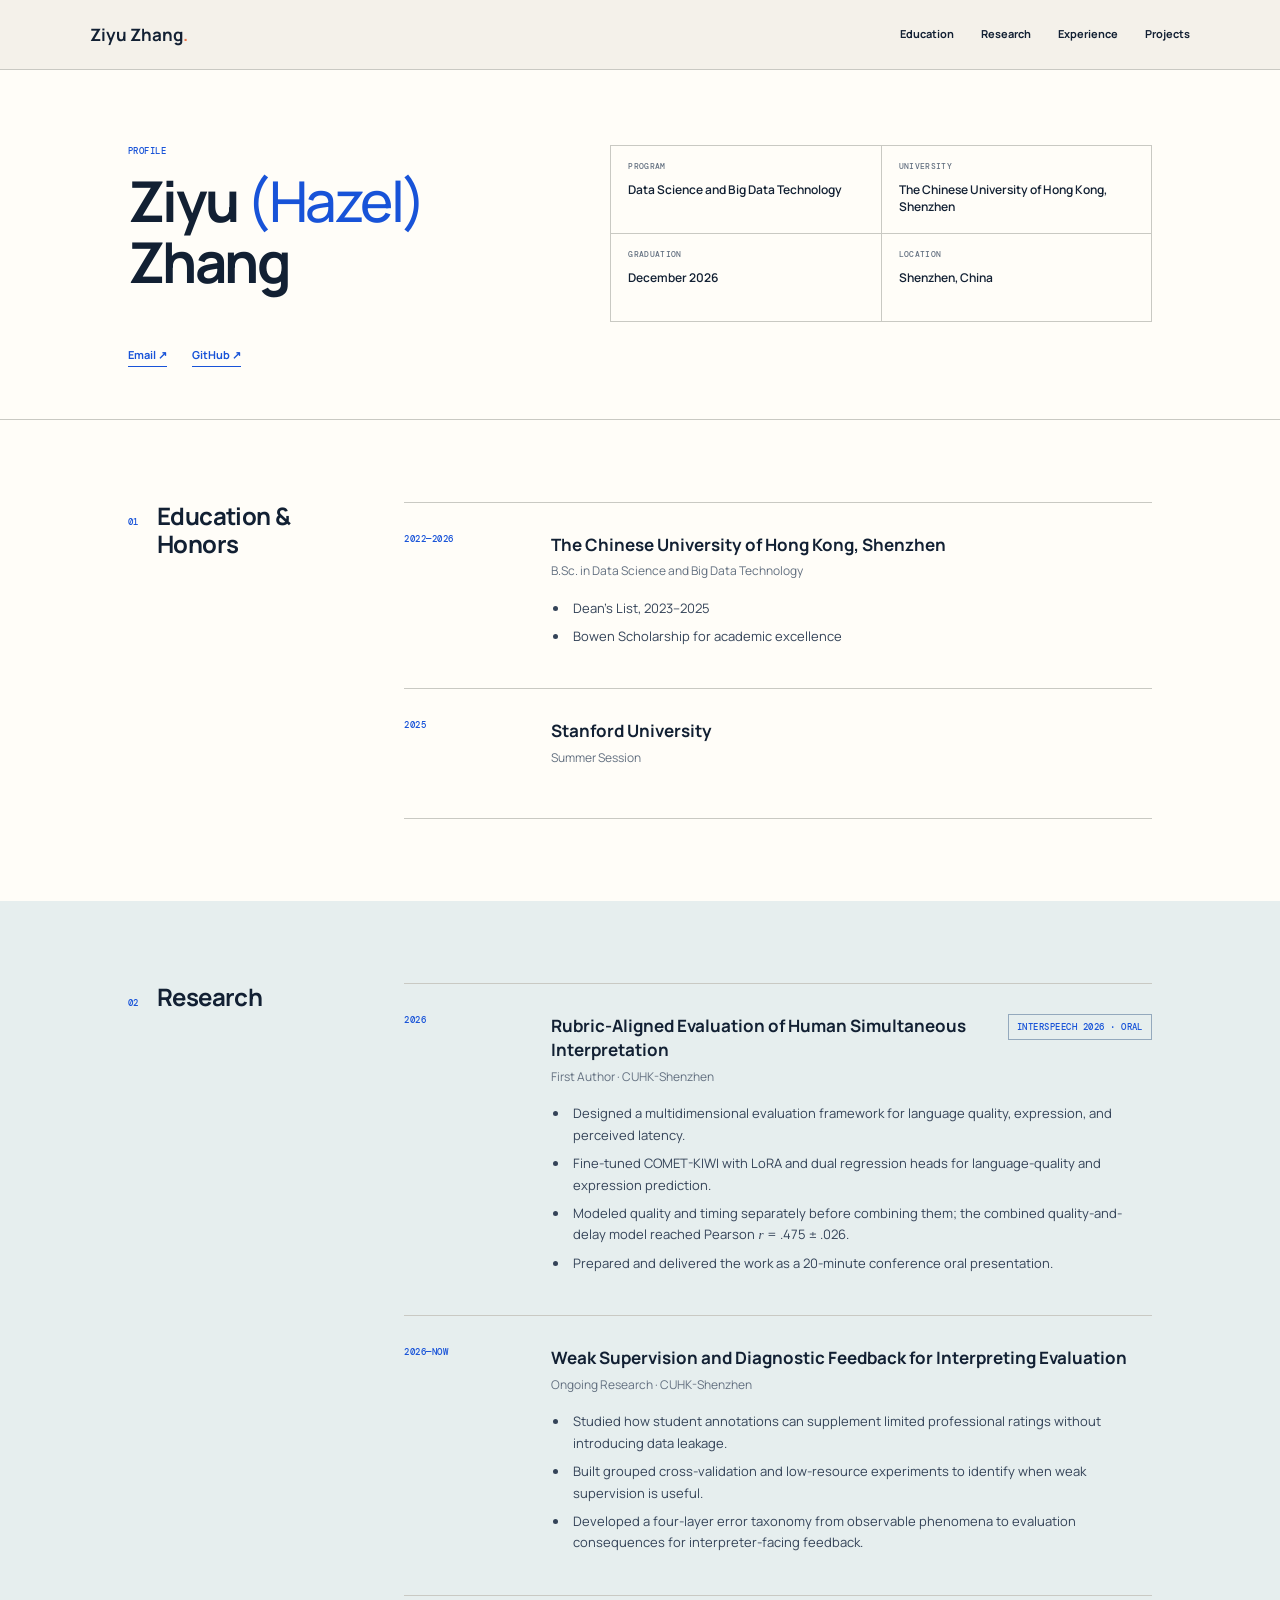
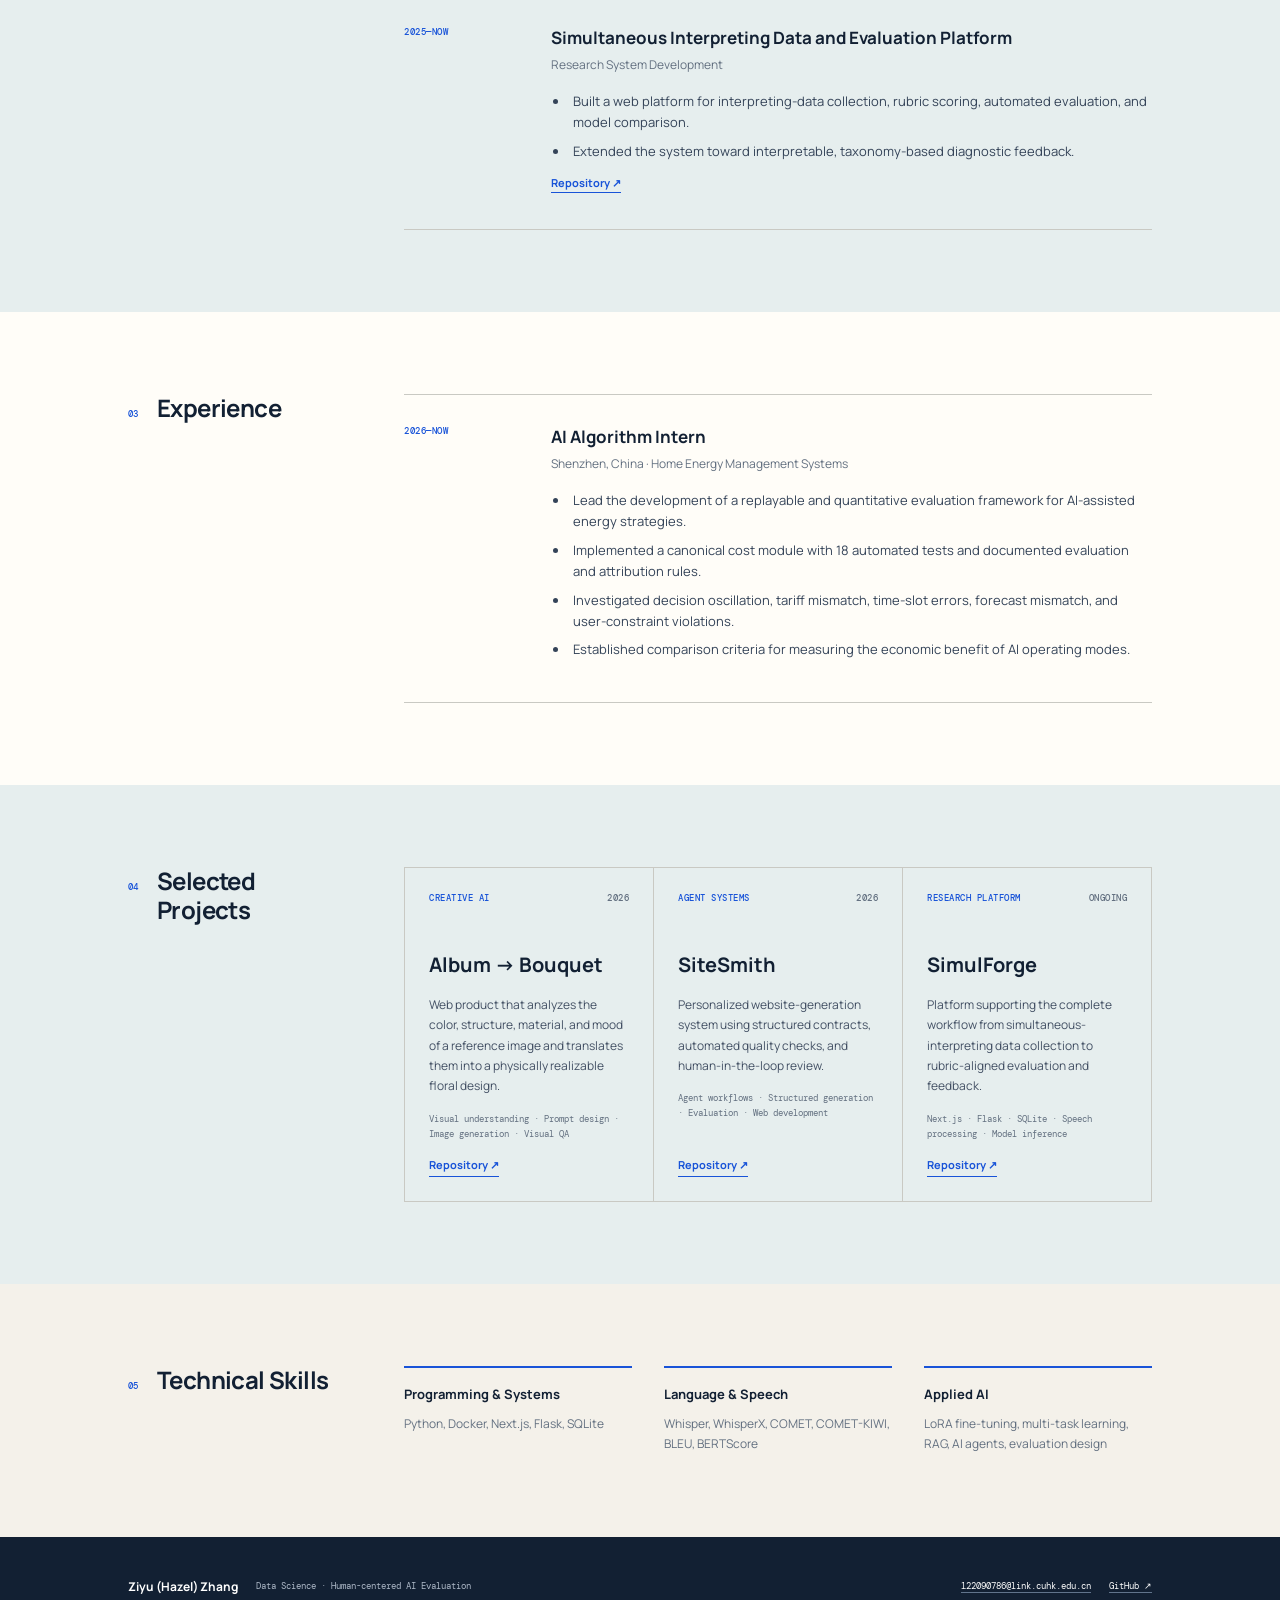
==== commit 97f265e2: "Replace personal narrative with factual experience layout" ====
--- a/index.html
+++ b/index.html
@@ -3,152 +3,168 @@
   <head>
     <meta charset="UTF-8" />
     <meta name="viewport" content="width=device-width, initial-scale=1.0" />
-    <meta name="description" content="Ziyu (Hazel) Zhang builds human-centered AI evaluation systems, language and speech technologies, and end-to-end AI products." />
-    <meta name="theme-color" content="#101d2f" />
-    <title>Ziyu (Hazel) Zhang | Human-centered AI</title>
+    <meta name="description" content="Ziyu (Hazel) Zhang — research, experience, and projects in human-centered AI evaluation, language technology, and applied AI." />
+    <meta name="theme-color" content="#f4f1ea" />
+    <title>Ziyu (Hazel) Zhang</title>
     <link rel="preconnect" href="https://fonts.googleapis.com" />
     <link rel="preconnect" href="https://fonts.gstatic.com" crossorigin />
-    <link href="https://fonts.googleapis.com/css2?family=DM+Mono:wght@400;500&family=Manrope:wght@400;500;600;700;800&family=Newsreader:ital,opsz,wght@1,6..72,500;1,6..72,600&display=swap" rel="stylesheet" />
+    <link href="https://fonts.googleapis.com/css2?family=DM+Mono:wght@400;500&family=Manrope:wght@400;500;600;700&display=swap" rel="stylesheet" />
     <link rel="stylesheet" href="styles.css" />
   </head>
   <body>
     <a class="skip-link" href="#main">Skip to content</a>
+
     <header class="site-header">
-      <a class="wordmark" href="#top" aria-label="Ziyu Zhang — back to top">HZ<span>.</span></a>
+      <a class="wordmark" href="#top">Ziyu Zhang<span>.</span></a>
       <nav aria-label="Primary navigation">
-        <a href="#work">Work</a><a href="#research">Research</a><a href="#experience">Experience</a><a href="#about">About</a>
+        <a href="#education">Education</a>
+        <a href="#research">Research</a>
+        <a href="#experience">Experience</a>
+        <a href="#projects">Projects</a>
       </nav>
-      <a class="header-email" href="mailto:122090786@link.cuhk.edu.cn">Email <span aria-hidden="true">↗</span></a>
     </header>
 
     <main id="main">
-      <section class="hero" id="top" aria-labelledby="hero-title">
-        <div class="hero-copy">
-          <p class="eyebrow"><span class="status-dot"></span> Shenzhen · Open to conversations</p>
-          <h1 id="hero-title">I build AI systems that can be <em>evaluated, understood,</em> and used.</h1>
-          <p class="hero-summary">I’m Ziyu (Hazel) Zhang, a Data Science undergraduate at CUHK-Shenzhen. My work moves between human-centered AI evaluation, language and speech technologies, and end-to-end AI products.</p>
-          <div class="hero-actions">
-            <a class="button primary" href="#work">Explore my work <span aria-hidden="true">↓</span></a>
-            <a class="text-link" href="https://github.com/hazezhang" target="_blank" rel="noreferrer">GitHub <span aria-hidden="true">↗</span></a>
-          </div>
+      <section class="profile" id="top">
+        <div>
+          <p class="eyebrow">Profile</p>
+          <h1>Ziyu <span>(Hazel)</span> Zhang</h1>
         </div>
-        <div class="signal-card" aria-label="A visual representing speech signals becoming structured human judgments">
-          <div class="signal-topline"><span>Human signal</span><span>Structured judgment</span></div>
-          <div class="wave-field" aria-hidden="true">
-            <svg viewBox="0 0 720 280" role="img">
-              <path class="wave wave-one" d="M0 143 C40 143 45 71 82 71 C122 71 124 213 164 213 C205 213 208 102 247 102 C285 102 292 184 329 184 C372 184 372 50 415 50 C456 50 460 231 501 231 C542 231 545 119 586 119 C627 119 637 160 675 160 C696 160 707 142 720 142" />
-              <path class="wave wave-two" d="M0 143 C50 143 47 118 88 118 C129 118 130 169 171 169 C215 169 213 130 254 130 C296 130 296 157 338 157 C380 157 381 93 422 93 C464 93 461 193 505 193 C546 193 548 137 590 137 C635 137 643 149 680 149 C700 149 710 143 720 143" />
-              <line x1="0" y1="143" x2="720" y2="143" />
-            </svg>
-          </div>
-          <div class="rubric-row">
-            <div><span>LQ</span><strong>Language quality</strong></div>
-            <div><span>EXP</span><strong>Expression</strong></div>
-            <div><span>LAT</span><strong>Perceived latency</strong></div>
-          </div>
-          <p class="signal-note">Turning ambiguous human experience into something measurable—without flattening what matters.</p>
+        <dl class="profile-facts">
+          <div><dt>Program</dt><dd>Data Science and Big Data Technology</dd></div>
+          <div><dt>University</dt><dd>The Chinese University of Hong Kong, Shenzhen</dd></div>
+          <div><dt>Graduation</dt><dd>December 2026</dd></div>
+          <div><dt>Location</dt><dd>Shenzhen, China</dd></div>
+        </dl>
+        <div class="profile-links">
+          <a href="mailto:122090786@link.cuhk.edu.cn">Email ↗</a>
+          <a href="https://github.com/hazezhang" target="_blank" rel="noreferrer">GitHub ↗</a>
         </div>
       </section>
 
-      <section class="intro section-grid" id="about">
-        <p class="section-label">01 / Point of view</p>
-        <div class="section-content intro-content">
-          <h2>Research is most alive when it becomes something people can <em>see, question, and use.</em></h2>
-          <div class="intro-columns">
-            <p class="lead">I began in data science by being good at learning. I found my own direction when I started building systems around questions I genuinely cared about.</p>
-            <p>Today, I’m drawn to the space between a model and the person relying on it: how human judgments become data, how evaluation shapes behavior, and how research survives contact with a real interface, workflow, or decision.</p>
-          </div>
-        </div>
-      </section>
-
-      <section class="work" id="work">
-        <div class="section-heading">
-          <p class="section-label">02 / Selected work</p>
-          <h2>From questions<br />to working systems.</h2>
-          <p>Research, infrastructure, and creative experiments—connected by a preference for building the whole loop.</p>
-        </div>
-        <div class="project-list">
-          <article class="project project-featured">
-            <div class="project-number">01</div>
-            <div class="project-body">
-              <div class="project-meta"><span>Research</span><span>INTERSPEECH 2026 · First-author oral</span></div>
-              <h3>Rubric-aligned evaluation for human simultaneous interpreting</h3>
-              <p>I developed an evaluation approach that predicts language quality and expression from bilingual text while treating perceived latency as a distinct quality-and-timing problem. The work asks a practical question: can an automatic evaluator reflect the dimensions professional interpreters are actually judged on?</p>
-              <ul class="tag-list" aria-label="Project methods"><li>COMET-KIWI</li><li>LoRA</li><li>Multi-task learning</li><li>Human evaluation</li></ul>
+      <section class="resume-section" id="education">
+        <header class="section-header"><p>01</p><h2>Education &amp; Honors</h2></header>
+        <div class="entries">
+          <article class="entry">
+            <div class="entry-time">2022—2026</div>
+            <div class="entry-main">
+              <h3>The Chinese University of Hong Kong, Shenzhen</h3>
+              <p class="entry-subtitle">B.Sc. in Data Science and Big Data Technology</p>
+              <ul><li>Dean’s List, 2023–2025</li><li>Bowen Scholarship for academic excellence</li></ul>
             </div>
-            <div class="project-mark" aria-hidden="true"><span>3</span><small>rubric<br />dimensions</small></div>
           </article>
-          <article class="project">
-            <div class="project-number">02</div>
-            <div class="project-body">
-              <div class="project-meta"><span>Research system</span><span>Ongoing</span></div>
-              <h3>SimulForge — interpreting data and evaluation platform</h3>
-              <p>A web-based system that connects corpus collection, rubric scoring, model evaluation, and interpreter-facing feedback. It turns a model experiment into a workflow researchers and evaluators can inspect and use.</p>
-              <a class="project-link" href="https://github.com/hazezhang/simulForge" target="_blank" rel="noreferrer">View repository <span aria-hidden="true">↗</span></a>
+          <article class="entry">
+            <div class="entry-time">2025</div>
+            <div class="entry-main">
+              <h3>Stanford University</h3>
+              <p class="entry-subtitle">Summer Session</p>
             </div>
-            <div class="project-aside"><span>Collect</span><i></i><span>Evaluate</span><i></i><span>Explain</span></div>
-          </article>
-          <article class="project">
-            <div class="project-number">03</div>
-            <div class="project-body">
-              <div class="project-meta"><span>Applied AI</span><span>Evaluation infrastructure</span></div>
-              <h3>Making AI decisions testable in real energy systems</h3>
-              <p>I designed a replayable evaluation layer for home-energy strategies, translating failures such as oscillating decisions, tariff mismatch, and time-slot errors into explicit metrics, attribution rules, and automated tests.</p>
-              <ul class="tag-list" aria-label="Project focus"><li>Evaluation</li><li>Attribution</li><li>Decision systems</li><li>Testing</li></ul>
-            </div>
-            <div class="project-aside metric-aside"><strong>18</strong><span>canonical<br />cost tests</span></div>
-          </article>
-          <article class="project project-creative">
-            <div class="project-number">04</div>
-            <div class="project-body">
-              <div class="project-meta"><span>Creative AI product</span><span>Independent project</span></div>
-              <h3>Album → Bouquet</h3>
-              <p>An image-to-floral-design experience that translates visual rhythm, material, structure, and mood—not just color—into a bouquet that could exist in the real world. The product joins visual understanding, prompt design, generation, and aesthetic QA.</p>
-              <a class="project-link" href="https://github.com/hazezhang/Album-era" target="_blank" rel="noreferrer">View repository <span aria-hidden="true">↗</span></a>
-            </div>
-            <div class="bouquet-mark" aria-hidden="true"><span></span><span></span><span></span><i></i></div>
           </article>
         </div>
       </section>
 
-      <section class="research section-grid" id="research">
-        <p class="section-label">03 / Research direction</p>
-        <div class="section-content">
-          <h2>Human judgment is not noise to remove. It is part of the problem.</h2>
-          <p class="lead">My current research centers on how AI can evaluate complex human performance without collapsing it into a single opaque score.</p>
-          <div class="question-grid">
-            <article><span>01</span><h3>Rubric-aligned evaluation</h3><p>Can model outputs map to criteria practitioners already understand and use?</p></article>
-            <article><span>02</span><h3>Quality × timing</h3><p>How should perceived latency combine what was said with when it arrived?</p></article>
-            <article><span>03</span><h3>Diagnostic feedback</h3><p>Can evaluation move beyond ranking toward feedback that helps interpreters improve?</p></article>
-            <article><span>04</span><h3>Reliable supervision</h3><p>How can student annotations and limited professional ratings work together responsibly?</p></article>
-          </div>
+      <section class="resume-section alternate" id="research">
+        <header class="section-header"><p>02</p><h2>Research</h2></header>
+        <div class="entries">
+          <article class="entry">
+            <div class="entry-time">2026</div>
+            <div class="entry-main">
+              <div class="entry-heading"><h3>Rubric-Aligned Evaluation of Human Simultaneous Interpretation</h3><span class="badge">INTERSPEECH 2026 · Oral</span></div>
+              <p class="entry-subtitle">First Author · CUHK-Shenzhen</p>
+              <ul>
+                <li>Designed a multidimensional evaluation framework for language quality, expression, and perceived latency.</li>
+                <li>Fine-tuned COMET-KIWI with LoRA and dual regression heads for language-quality and expression prediction.</li>
+                <li>Modeled quality and timing separately before combining them; the combined quality-and-delay model reached Pearson <em>r</em> = .475 ± .026.</li>
+                <li>Prepared and delivered the work as a 20-minute conference oral presentation.</li>
+              </ul>
+            </div>
+          </article>
+          <article class="entry">
+            <div class="entry-time">2026—Now</div>
+            <div class="entry-main">
+              <h3>Weak Supervision and Diagnostic Feedback for Interpreting Evaluation</h3>
+              <p class="entry-subtitle">Ongoing Research · CUHK-Shenzhen</p>
+              <ul>
+                <li>Studied how student annotations can supplement limited professional ratings without introducing data leakage.</li>
+                <li>Built grouped cross-validation and low-resource experiments to identify when weak supervision is useful.</li>
+                <li>Developed a four-layer error taxonomy from observable phenomena to evaluation consequences for interpreter-facing feedback.</li>
+              </ul>
+            </div>
+          </article>
+          <article class="entry">
+            <div class="entry-time">2025—Now</div>
+            <div class="entry-main">
+              <h3>Simultaneous Interpreting Data and Evaluation Platform</h3>
+              <p class="entry-subtitle">Research System Development</p>
+              <ul>
+                <li>Built a web platform for interpreting-data collection, rubric scoring, automated evaluation, and model comparison.</li>
+                <li>Extended the system toward interpretable, taxonomy-based diagnostic feedback.</li>
+              </ul>
+              <a class="inline-link" href="https://github.com/hazezhang/simulForge" target="_blank" rel="noreferrer">Repository ↗</a>
+            </div>
+          </article>
         </div>
       </section>
 
-      <section class="experience section-grid" id="experience">
-        <p class="section-label">04 / Experience</p>
-        <div class="section-content">
-          <h2>Learning across research, engineering, and product.</h2>
-          <div class="timeline">
-            <article><time>2026</time><div><h3>AI Algorithm Intern · Shenzhen</h3><p>Leading applied evaluation work for AI-assisted home-energy decision systems; building reproducible metrics, attribution, and test infrastructure.</p></div></article>
-            <article><time>2024—Now</time><div><h3>Undergraduate Researcher · CUHK-Shenzhen</h3><p>Researching human-centered evaluation for simultaneous interpreting across rubric-aligned quality, perceived latency, weak supervision, and diagnostic feedback.</p></div></article>
-            <article><time>2025</time><div><h3>Stanford Summer Session</h3><p>Expanded my view of data science in an international, interdisciplinary learning environment.</p></div></article>
-            <article><time>2022—2026</time><div><h3>B.Sc. in Data Science and Big Data Technology</h3><p>The Chinese University of Hong Kong, Shenzhen · Dean’s List 2023–2025 · Bowen Scholarship.</p></div></article>
-          </div>
+      <section class="resume-section" id="experience">
+        <header class="section-header"><p>03</p><h2>Experience</h2></header>
+        <div class="entries">
+          <article class="entry">
+            <div class="entry-time">2026—Now</div>
+            <div class="entry-main">
+              <h3>AI Algorithm Intern</h3>
+              <p class="entry-subtitle">Shenzhen, China · Home Energy Management Systems</p>
+              <ul>
+                <li>Lead the development of a replayable and quantitative evaluation framework for AI-assisted energy strategies.</li>
+                <li>Implemented a canonical cost module with 18 automated tests and documented evaluation and attribution rules.</li>
+                <li>Investigated decision oscillation, tariff mismatch, time-slot errors, forecast mismatch, and user-constraint violations.</li>
+                <li>Established comparison criteria for measuring the economic benefit of AI operating modes.</li>
+              </ul>
+            </div>
+          </article>
         </div>
       </section>
 
-      <section class="closing">
-        <p class="section-label">05 / What connects the work</p>
-        <blockquote>“I like the moment when a vague idea becomes a system someone else can open, challenge, and use.”</blockquote>
-        <p>That instinct takes me from models to interfaces, from scores to explanations, and from a research question to the infrastructure around it.</p>
+      <section class="resume-section alternate" id="projects">
+        <header class="section-header"><p>04</p><h2>Selected Projects</h2></header>
+        <div class="project-grid">
+          <article class="project-card">
+            <div class="project-top"><span>Creative AI</span><span>2026</span></div>
+            <h3>Album → Bouquet</h3>
+            <p>Web product that analyzes the color, structure, material, and mood of a reference image and translates them into a physically realizable floral design.</p>
+            <p class="stack">Visual understanding · Prompt design · Image generation · Visual QA</p>
+            <a href="https://github.com/hazezhang/Album-era" target="_blank" rel="noreferrer">Repository ↗</a>
+          </article>
+          <article class="project-card">
+            <div class="project-top"><span>Agent systems</span><span>2026</span></div>
+            <h3>SiteSmith</h3>
+            <p>Personalized website-generation system using structured contracts, automated quality checks, and human-in-the-loop review.</p>
+            <p class="stack">Agent workflows · Structured generation · Evaluation · Web development</p>
+            <a href="https://github.com/hazezhang/SiteSmith" target="_blank" rel="noreferrer">Repository ↗</a>
+          </article>
+          <article class="project-card">
+            <div class="project-top"><span>Research platform</span><span>Ongoing</span></div>
+            <h3>SimulForge</h3>
+            <p>Platform supporting the complete workflow from simultaneous-interpreting data collection to rubric-aligned evaluation and feedback.</p>
+            <p class="stack">Next.js · Flask · SQLite · Speech processing · Model inference</p>
+            <a href="https://github.com/hazezhang/simulForge" target="_blank" rel="noreferrer">Repository ↗</a>
+          </article>
+        </div>
+      </section>
+
+      <section class="resume-section skills-section" id="skills">
+        <header class="section-header"><p>05</p><h2>Technical Skills</h2></header>
+        <div class="skills-grid">
+          <div><h3>Programming &amp; Systems</h3><p>Python, Docker, Next.js, Flask, SQLite</p></div>
+          <div><h3>Language &amp; Speech</h3><p>Whisper, WhisperX, COMET, COMET-KIWI, BLEU, BERTScore</p></div>
+          <div><h3>Applied AI</h3><p>LoRA fine-tuning, multi-task learning, RAG, AI agents, evaluation design</p></div>
+        </div>
       </section>
     </main>
 
-    <footer id="contact">
-      <div><p class="section-label">06 / Contact</p><h2>Have a question worth<br /><em>building around?</em></h2></div>
-      <a class="footer-email" href="mailto:122090786@link.cuhk.edu.cn">122090786@link.cuhk.edu.cn <span aria-hidden="true">↗</span></a>
-      <div class="footer-meta"><span>Ziyu (Hazel) Zhang · Shenzhen, China</span><a href="https://github.com/hazezhang" target="_blank" rel="noreferrer">GitHub ↗</a><span>© 2026</span></div>
+    <footer>
+      <div><strong>Ziyu (Hazel) Zhang</strong><span>Data Science · Human-centered AI Evaluation</span></div>
+      <div><a href="mailto:122090786@link.cuhk.edu.cn">122090786@link.cuhk.edu.cn</a><a href="https://github.com/hazezhang" target="_blank" rel="noreferrer">GitHub ↗</a></div>
     </footer>
   </body>
 </html>
--- a/styles.css
+++ b/styles.css
@@ -1,23 +1,24 @@
-:root { --ink:#16272a; --teal:#0f7773; --coral:#ed6d4d; --paper:#f5f3ed; --line:#cbd2cd; --muted:#5e6d6d; }
+:root { --ink:#122033; --blue:#1853d8; --orange:#ef7449; --paper:#f4f1ea; --white:#fffdf8; --tint:#e6eeee; --line:#c9c9c3; --muted:#637080; }
 * { box-sizing:border-box; }
 html { scroll-behavior:smooth; }
-body { margin:0; color:var(--ink); background:var(--paper); font-family:Manrope,Arial,sans-serif; line-height:1.5; }
+body { margin:0; color:var(--ink); background:var(--paper); font-family:Manrope,Arial,sans-serif; line-height:1.6; }
 a { color:inherit; text-decoration:none; }
-.site-header { height:84px; display:flex; align-items:center; justify-content:space-between; padding:0 5vw; border-bottom:1px solid var(--line); }
-.wordmark { font:700 26px/1 "DM Mono",monospace; letter-spacing:0; } .wordmark span { color:var(--coral); }
-nav { display:flex; gap:28px; font-size:13px; font-weight:700; } nav a, .header-email { border-bottom:1px solid transparent; } nav a:hover, .header-email:hover { border-color:currentColor; }
-.header-email { font:500 12px "DM Mono",monospace; } .header-email span { color:var(--coral); font-size:16px; }
-.hero { min-height:calc(100vh - 84px); display:grid; grid-template-columns:1.05fr .95fr; }
-.hero-copy { display:flex; flex-direction:column; justify-content:center; padding:9vw 9vw 9vw 12vw; }
-.eyebrow, .section-label, .work-type { margin:0; color:var(--teal); font:500 11px "DM Mono",monospace; letter-spacing:.04em; text-transform:uppercase; }
-h1,h2,h3,p { margin-top:0; } h1,h2 { letter-spacing:0; }
-h1 { max-width:640px; margin:20px 0 28px; font-size:clamp(56px,7.6vw,114px); line-height:.98; font-weight:800; } em { font-family:"Playfair Display",serif; font-weight:600; }
-.hero-summary { max-width:510px; font-size:18px; line-height:1.65; color:var(--muted); }
-.hero-actions { display:flex; align-items:center; gap:26px; margin-top:27px; }.button { display:inline-flex; align-items:center; gap:18px; padding:13px 18px; font-size:13px; font-weight:800; }.primary { color:white; background:var(--teal); }.primary:hover { background:var(--ink); }.text-link { font-size:13px; font-weight:800; border-bottom:1px solid var(--ink); }.text-link span { color:var(--coral); }
-.hero-visual { position:relative; min-height:510px; overflow:hidden; background:#1b4141; }.hero-visual img { width:100%; height:100%; position:absolute; object-fit:cover; filter:grayscale(1) contrast(1.15); mix-blend-mode:luminosity; }.visual-overlay { position:absolute; inset:0; background:rgba(15,119,115,.72); }.visual-caption { position:absolute; right:38px; bottom:38px; color:white; text-align:right; font:500 12px/1.5 "DM Mono",monospace; }.visual-caption span { display:block; margin-bottom:9px; color:#f6d36b; }
-.section-grid { display:grid; grid-template-columns:23% 1fr; gap:6%; padding:126px 12vw; }.section-content { max-width:750px; }.section-content h2,.research-heading h2, footer h2 { font-size:clamp(38px,4.2vw,64px); line-height:1.1; margin-bottom:28px; }.lead { font-size:22px; line-height:1.6; }.section-content p:not(.lead) { max-width:630px; font-size:16px; line-height:1.8; color:var(--muted); }
-.research { background:var(--ink); color:var(--paper); }.research-heading { padding-bottom:52px; }.research .section-label { color:#8ad4cb; }.research-heading h2 { margin:0; }.interest-grid { display:grid; grid-template-columns:repeat(4,1fr); border-top:1px solid #526061; }.interest-grid article { min-height:255px; padding:27px 27px 34px; border-right:1px solid #526061; display:flex; flex-direction:column; justify-content:space-between; }.interest-grid article:last-child { border-right:0; }.interest-grid span { color:#f6d36b; font:500 11px "DM Mono",monospace; }.interest-grid h3 { font-size:19px; line-height:1.45; margin:0; }
-.work { padding-top:130px; padding-bottom:130px; }.featured-work { border-top:3px solid var(--coral); border-bottom:1px solid var(--line); padding:25px 0 0; }.featured-work h2 { max-width:850px; margin:20px 0 16px; font-size:clamp(34px,4.1vw,58px); line-height:1.12; }.featured-work > p:not(.work-type) { font-size:17px; color:var(--muted); }.work-footer { display:flex; justify-content:space-between; padding:35px 0 20px; color:var(--teal); font:500 11px "DM Mono",monospace; text-transform:uppercase; }
-footer { padding:80px 12vw 34px; background:#e6e4dc; } footer h2 { margin:25px 0 45px; font-size:clamp(49px,6vw,85px); }.footer-email { display:inline-block; font-size:clamp(16px,2vw,27px); font-weight:700; border-bottom:2px solid var(--coral); }.footer-email span { color:var(--coral); }.footer-meta { display:flex; gap:25px; flex-wrap:wrap; justify-content:space-between; margin-top:100px; font:500 11px "DM Mono",monospace; color:var(--muted); text-transform:uppercase; }.footer-meta a { color:var(--ink); border-bottom:1px solid var(--ink); }
-@media (max-width:800px) { .site-header { height:68px; padding:0 6vw; } nav { display:none; }.hero { min-height:auto; grid-template-columns:1fr; }.hero-copy { padding:100px 8vw 75px; }.hero-visual { min-height:390px; }.section-grid { grid-template-columns:1fr; gap:24px; padding:78px 8vw; }.research-heading { padding-bottom:36px; }.interest-grid { grid-template-columns:1fr 1fr; }.interest-grid article { min-height:190px; padding:23px; border-bottom:1px solid #526061; }.interest-grid article:nth-child(2) { border-right:0; }.work { padding-top:78px; padding-bottom:78px; } footer { padding:70px 8vw 28px; }.footer-meta { margin-top:70px; gap:15px; }.header-email { font-size:10px; } }
-@media (max-width:480px) { .hero-copy { padding-top:72px; }.hero-summary { font-size:16px; }.hero-actions { gap:18px; }.interest-grid { grid-template-columns:1fr; }.interest-grid article { min-height:150px; border-right:0; }.interest-grid h3 { font-size:18px; }.work-footer { gap:10px; flex-direction:column; } }
+::selection { color:white; background:var(--blue); }
+.skip-link { position:fixed; top:-60px; left:16px; z-index:100; padding:10px 14px; color:white; background:var(--blue); }
+.skip-link:focus { top:12px; }
+.site-header { height:70px; display:flex; align-items:center; justify-content:space-between; padding:0 7vw; border-bottom:1px solid var(--line); }
+.wordmark { font-size:17px; font-weight:700; }.wordmark span { color:var(--orange); }
+nav { display:flex; gap:27px; font-size:11px; font-weight:700; }
+nav a { padding:7px 0; border-bottom:1px solid transparent; }nav a:hover,nav a:focus-visible { border-color:var(--blue); }
+.eyebrow,.section-header p,.entry-time,.project-top,.badge { margin:0; color:var(--blue); font:500 9px "DM Mono",monospace; letter-spacing:.055em; text-transform:uppercase; }
+.profile { display:grid; grid-template-columns:minmax(260px,.85fr) minmax(420px,1.15fr); gap:8%; padding:75px 10vw 68px; background:var(--white); border-bottom:1px solid var(--line); }
+.profile h1 { margin:14px 0 0; font-size:clamp(38px,4.4vw,62px); line-height:1.08; letter-spacing:-.045em; }.profile h1 span { color:var(--blue); font-weight:500; }
+.profile-facts { display:grid; grid-template-columns:1fr 1fr; gap:0; margin:0; border-top:1px solid var(--line); border-left:1px solid var(--line); }.profile-facts div { min-height:88px; padding:15px 17px; border-right:1px solid var(--line); border-bottom:1px solid var(--line); }.profile-facts dt { margin-bottom:10px; color:var(--muted); font:500 8px "DM Mono",monospace; letter-spacing:.04em; text-transform:uppercase; }.profile-facts dd { margin:0; font-size:12px; line-height:1.45; font-weight:600; }
+.profile-links { grid-column:1/-1; display:flex; gap:25px; padding-top:8px; }.profile-links a,.inline-link,.project-card>a { padding-bottom:2px; color:var(--blue); font-size:11px; font-weight:700; border-bottom:1px solid currentColor; }
+.resume-section { display:grid; grid-template-columns:20% minmax(0,1fr); gap:7%; padding:82px 10vw; background:var(--white); }.resume-section.alternate { background:var(--tint); }.section-header { display:flex; gap:18px; align-items:baseline; }.section-header h2 { margin:0; font-size:24px; line-height:1.2; letter-spacing:-.025em; }
+.entries { max-width:920px; border-top:1px solid var(--line); }.entry { display:grid; grid-template-columns:115px minmax(0,1fr); gap:32px; padding:30px 0 34px; border-bottom:1px solid var(--line); }.entry-main h3 { margin:0 0 5px; font-size:17px; line-height:1.4; }.entry-subtitle { margin:0 0 17px; color:var(--muted); font-size:12px; }.entry-main ul { margin:0; padding-left:18px; color:#344358; }.entry-main li { margin:7px 0; padding-left:4px; font-size:13px; line-height:1.65; }.entry-main em { font-family:Georgia,serif; }.entry-heading { display:flex; justify-content:space-between; align-items:flex-start; gap:20px; }.entry-heading h3 { max-width:600px; }.badge { flex:none; padding:6px 8px; color:var(--blue); border:1px solid #94a9bd; }
+.project-grid { display:grid; grid-template-columns:repeat(3,1fr); gap:0; max-width:1000px; border-top:1px solid var(--line); border-left:1px solid var(--line); }.project-card { min-height:330px; display:flex; flex-direction:column; padding:24px; border-right:1px solid var(--line); border-bottom:1px solid var(--line); }.project-top { display:flex; justify-content:space-between; color:var(--muted); }.project-top span:first-child { color:var(--blue); }.project-card h3 { margin:45px 0 14px; font-size:20px; }.project-card p { margin:0 0 15px; color:#435064; font-size:12px; line-height:1.7; }.project-card .stack { color:var(--muted); font:400 9px/1.65 "DM Mono",monospace; }.project-card>a { align-self:flex-start; margin-top:auto; }
+.skills-section { background:var(--paper); }.skills-grid { display:grid; grid-template-columns:repeat(3,1fr); gap:32px; max-width:1000px; }.skills-grid div { border-top:2px solid var(--blue); padding-top:16px; }.skills-grid h3 { margin:0 0 9px; font-size:13px; }.skills-grid p { margin:0; color:var(--muted); font-size:12px; line-height:1.7; }
+footer { display:flex; justify-content:space-between; gap:30px; padding:40px 10vw; color:white; background:var(--ink); }footer div { display:flex; gap:18px; align-items:center; }footer strong { font-size:12px; }footer span,footer a { color:#aeb9c8; font:400 9px "DM Mono",monospace; }footer a { color:white; border-bottom:1px solid #61748c; }
+@media (max-width:850px) { .profile { grid-template-columns:1fr; }.profile-links { grid-column:1; }.resume-section { grid-template-columns:1fr; gap:32px; }.section-header { padding-bottom:4px; }.project-grid { grid-template-columns:1fr 1fr; }.skills-grid { grid-template-columns:1fr 1fr; } }
+@media (max-width:580px) { .site-header { height:62px; padding:0 6vw; }nav { display:none; }.profile { gap:38px; padding:55px 7vw 48px; }.profile h1 { font-size:39px; }.profile-facts { grid-template-columns:1fr; }.profile-facts div { min-height:75px; }.resume-section { padding:62px 7vw; }.section-header h2 { font-size:22px; }.entry { grid-template-columns:1fr; gap:11px; padding:25px 0 29px; }.entry-heading { display:block; }.badge { display:inline-block; margin:7px 0 5px; }.entry-main li { font-size:12px; }.project-grid,.skills-grid { grid-template-columns:1fr; }.project-card { min-height:285px; }footer,footer div { flex-direction:column; align-items:flex-start; }footer { padding:38px 7vw; } }
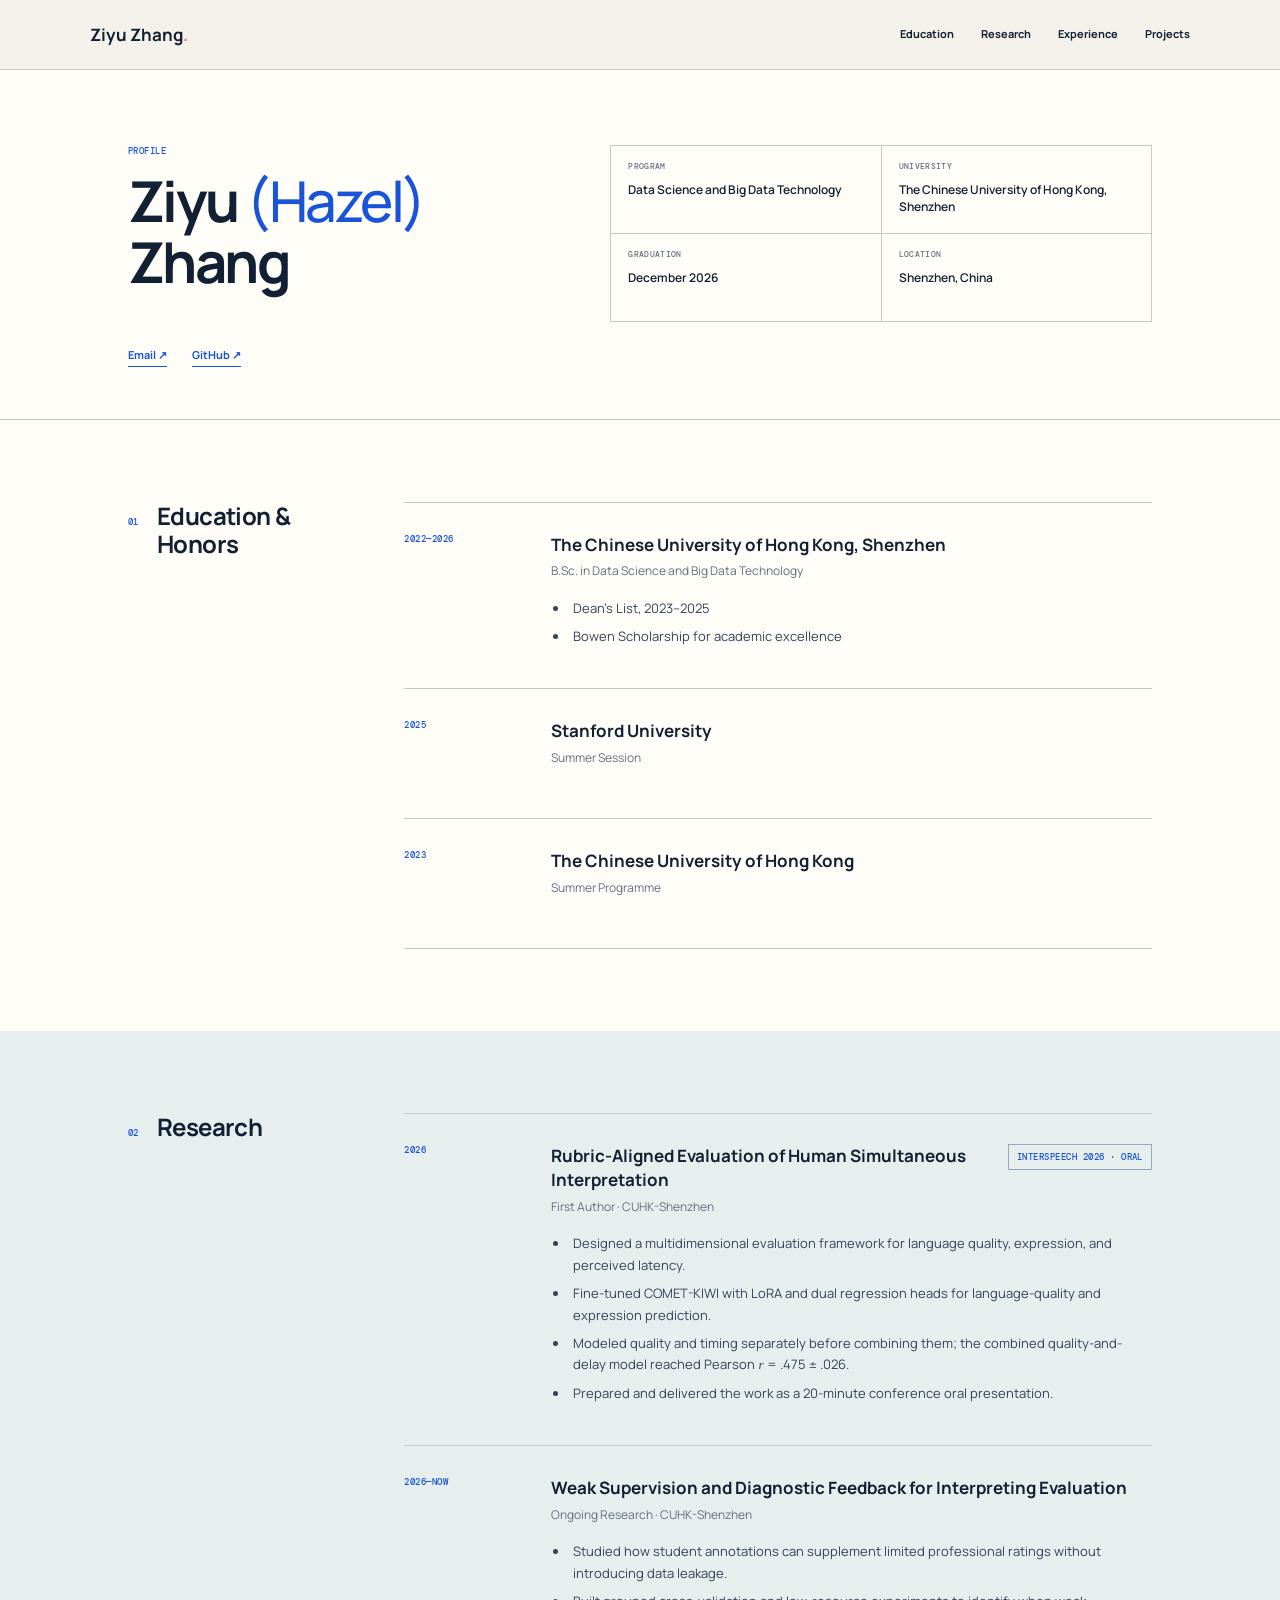
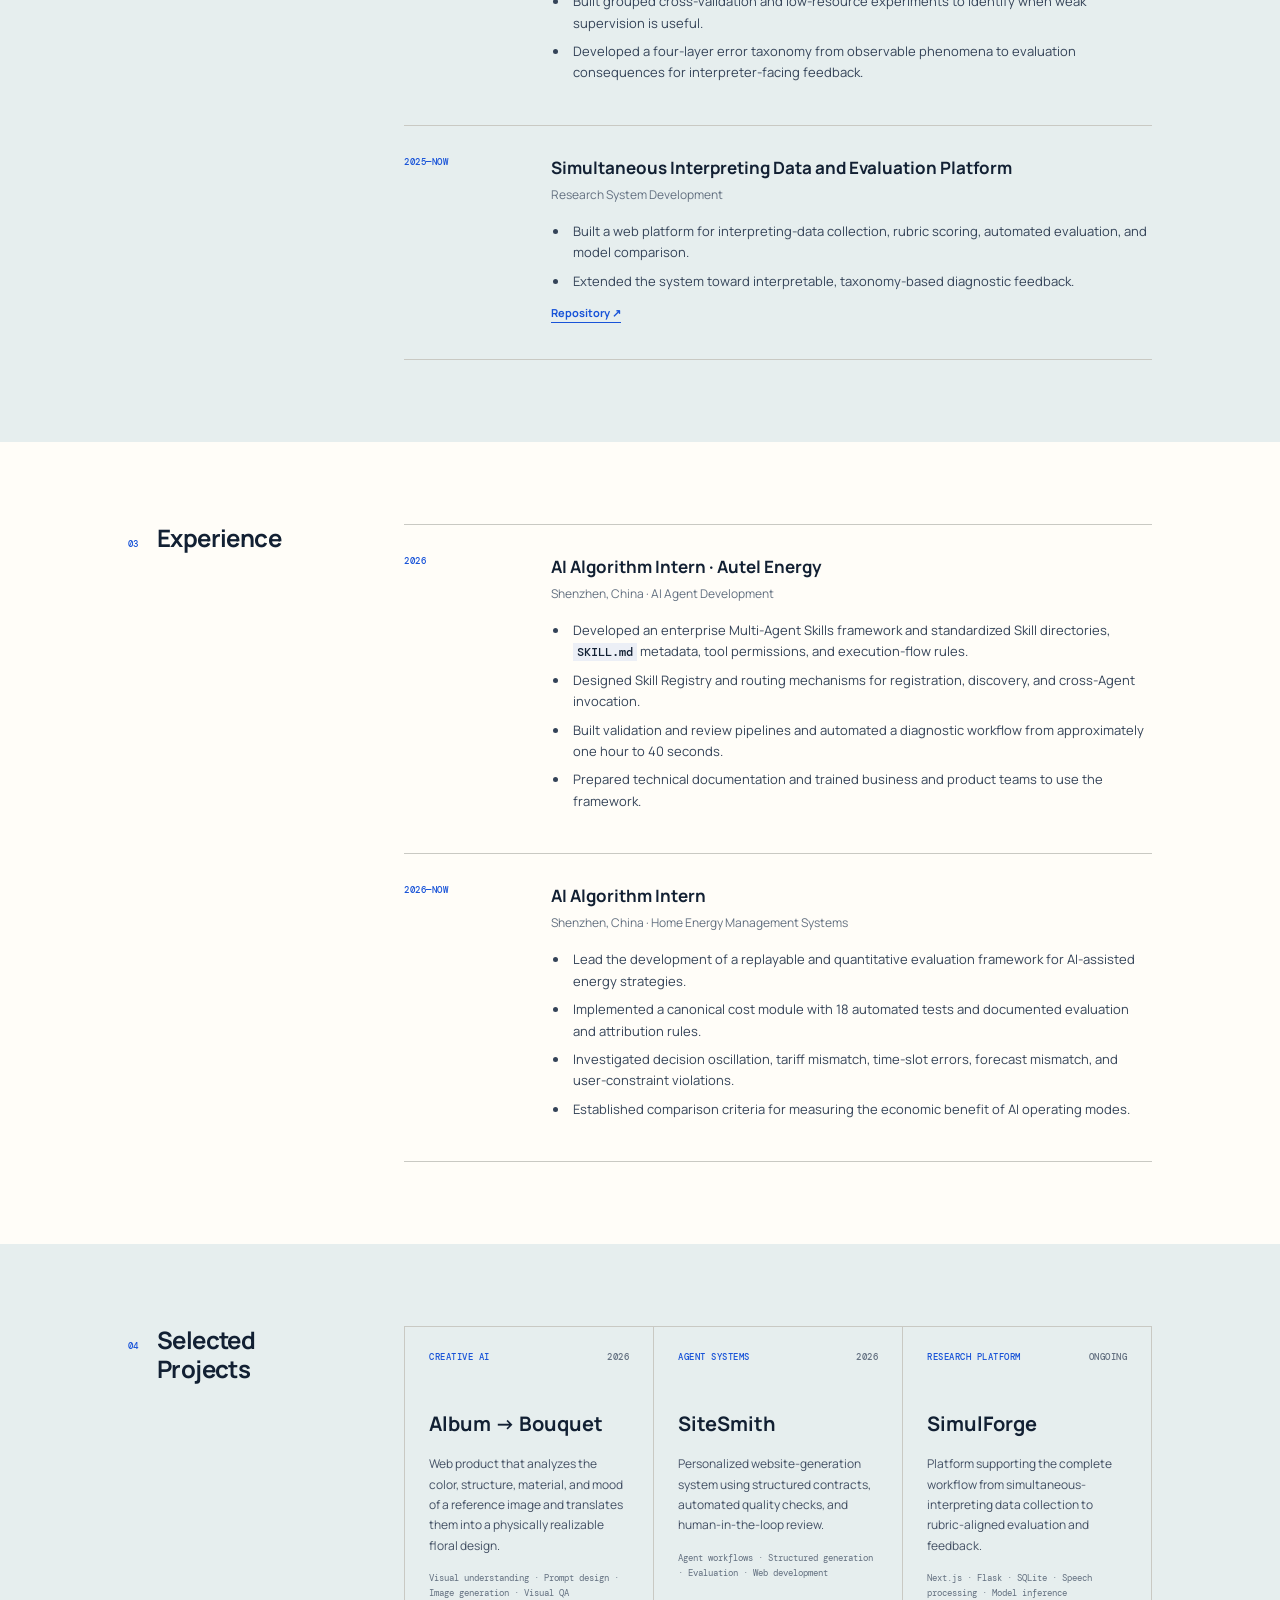
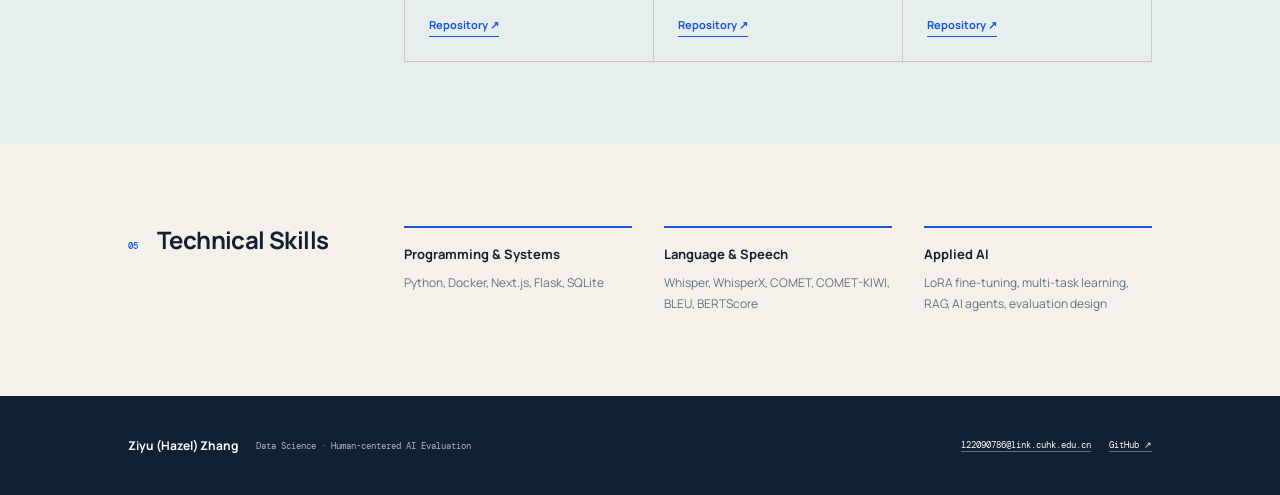
==== commit b156e965: "Add CUHK summer programme and Autel internship" ====
--- a/index.html
+++ b/index.html
@@ -60,6 +60,13 @@
               <p class="entry-subtitle">Summer Session</p>
             </div>
           </article>
+          <article class="entry">
+            <div class="entry-time">2023</div>
+            <div class="entry-main">
+              <h3>The Chinese University of Hong Kong</h3>
+              <p class="entry-subtitle">Summer Programme</p>
+            </div>
+          </article>
         </div>
       </section>
 
@@ -109,6 +116,19 @@
       <section class="resume-section" id="experience">
         <header class="section-header"><p>03</p><h2>Experience</h2></header>
         <div class="entries">
+          <article class="entry">
+            <div class="entry-time">2026</div>
+            <div class="entry-main">
+              <h3>AI Algorithm Intern · Autel Energy</h3>
+              <p class="entry-subtitle">Shenzhen, China · AI Agent Development</p>
+              <ul>
+                <li>Developed an enterprise Multi-Agent Skills framework and standardized Skill directories, <code>SKILL.md</code> metadata, tool permissions, and execution-flow rules.</li>
+                <li>Designed Skill Registry and routing mechanisms for registration, discovery, and cross-Agent invocation.</li>
+                <li>Built validation and review pipelines and automated a diagnostic workflow from approximately one hour to 40 seconds.</li>
+                <li>Prepared technical documentation and trained business and product teams to use the framework.</li>
+              </ul>
+            </div>
+          </article>
           <article class="entry">
             <div class="entry-time">2026—Now</div>
             <div class="entry-main">
--- a/styles.css
+++ b/styles.css
@@ -17,6 +17,7 @@
 .profile-links { grid-column:1/-1; display:flex; gap:25px; padding-top:8px; }.profile-links a,.inline-link,.project-card>a { padding-bottom:2px; color:var(--blue); font-size:11px; font-weight:700; border-bottom:1px solid currentColor; }
 .resume-section { display:grid; grid-template-columns:20% minmax(0,1fr); gap:7%; padding:82px 10vw; background:var(--white); }.resume-section.alternate { background:var(--tint); }.section-header { display:flex; gap:18px; align-items:baseline; }.section-header h2 { margin:0; font-size:24px; line-height:1.2; letter-spacing:-.025em; }
 .entries { max-width:920px; border-top:1px solid var(--line); }.entry { display:grid; grid-template-columns:115px minmax(0,1fr); gap:32px; padding:30px 0 34px; border-bottom:1px solid var(--line); }.entry-main h3 { margin:0 0 5px; font-size:17px; line-height:1.4; }.entry-subtitle { margin:0 0 17px; color:var(--muted); font-size:12px; }.entry-main ul { margin:0; padding-left:18px; color:#344358; }.entry-main li { margin:7px 0; padding-left:4px; font-size:13px; line-height:1.65; }.entry-main em { font-family:Georgia,serif; }.entry-heading { display:flex; justify-content:space-between; align-items:flex-start; gap:20px; }.entry-heading h3 { max-width:600px; }.badge { flex:none; padding:6px 8px; color:var(--blue); border:1px solid #94a9bd; }
+.entry-main code { padding:1px 4px; color:var(--ink); background:rgba(24,83,216,.08); font:500 .92em "DM Mono",monospace; }
 .project-grid { display:grid; grid-template-columns:repeat(3,1fr); gap:0; max-width:1000px; border-top:1px solid var(--line); border-left:1px solid var(--line); }.project-card { min-height:330px; display:flex; flex-direction:column; padding:24px; border-right:1px solid var(--line); border-bottom:1px solid var(--line); }.project-top { display:flex; justify-content:space-between; color:var(--muted); }.project-top span:first-child { color:var(--blue); }.project-card h3 { margin:45px 0 14px; font-size:20px; }.project-card p { margin:0 0 15px; color:#435064; font-size:12px; line-height:1.7; }.project-card .stack { color:var(--muted); font:400 9px/1.65 "DM Mono",monospace; }.project-card>a { align-self:flex-start; margin-top:auto; }
 .skills-section { background:var(--paper); }.skills-grid { display:grid; grid-template-columns:repeat(3,1fr); gap:32px; max-width:1000px; }.skills-grid div { border-top:2px solid var(--blue); padding-top:16px; }.skills-grid h3 { margin:0 0 9px; font-size:13px; }.skills-grid p { margin:0; color:var(--muted); font-size:12px; line-height:1.7; }
 footer { display:flex; justify-content:space-between; gap:30px; padding:40px 10vw; color:white; background:var(--ink); }footer div { display:flex; gap:18px; align-items:center; }footer strong { font-size:12px; }footer span,footer a { color:#aeb9c8; font:400 9px "DM Mono",monospace; }footer a { color:white; border-bottom:1px solid #61748c; }
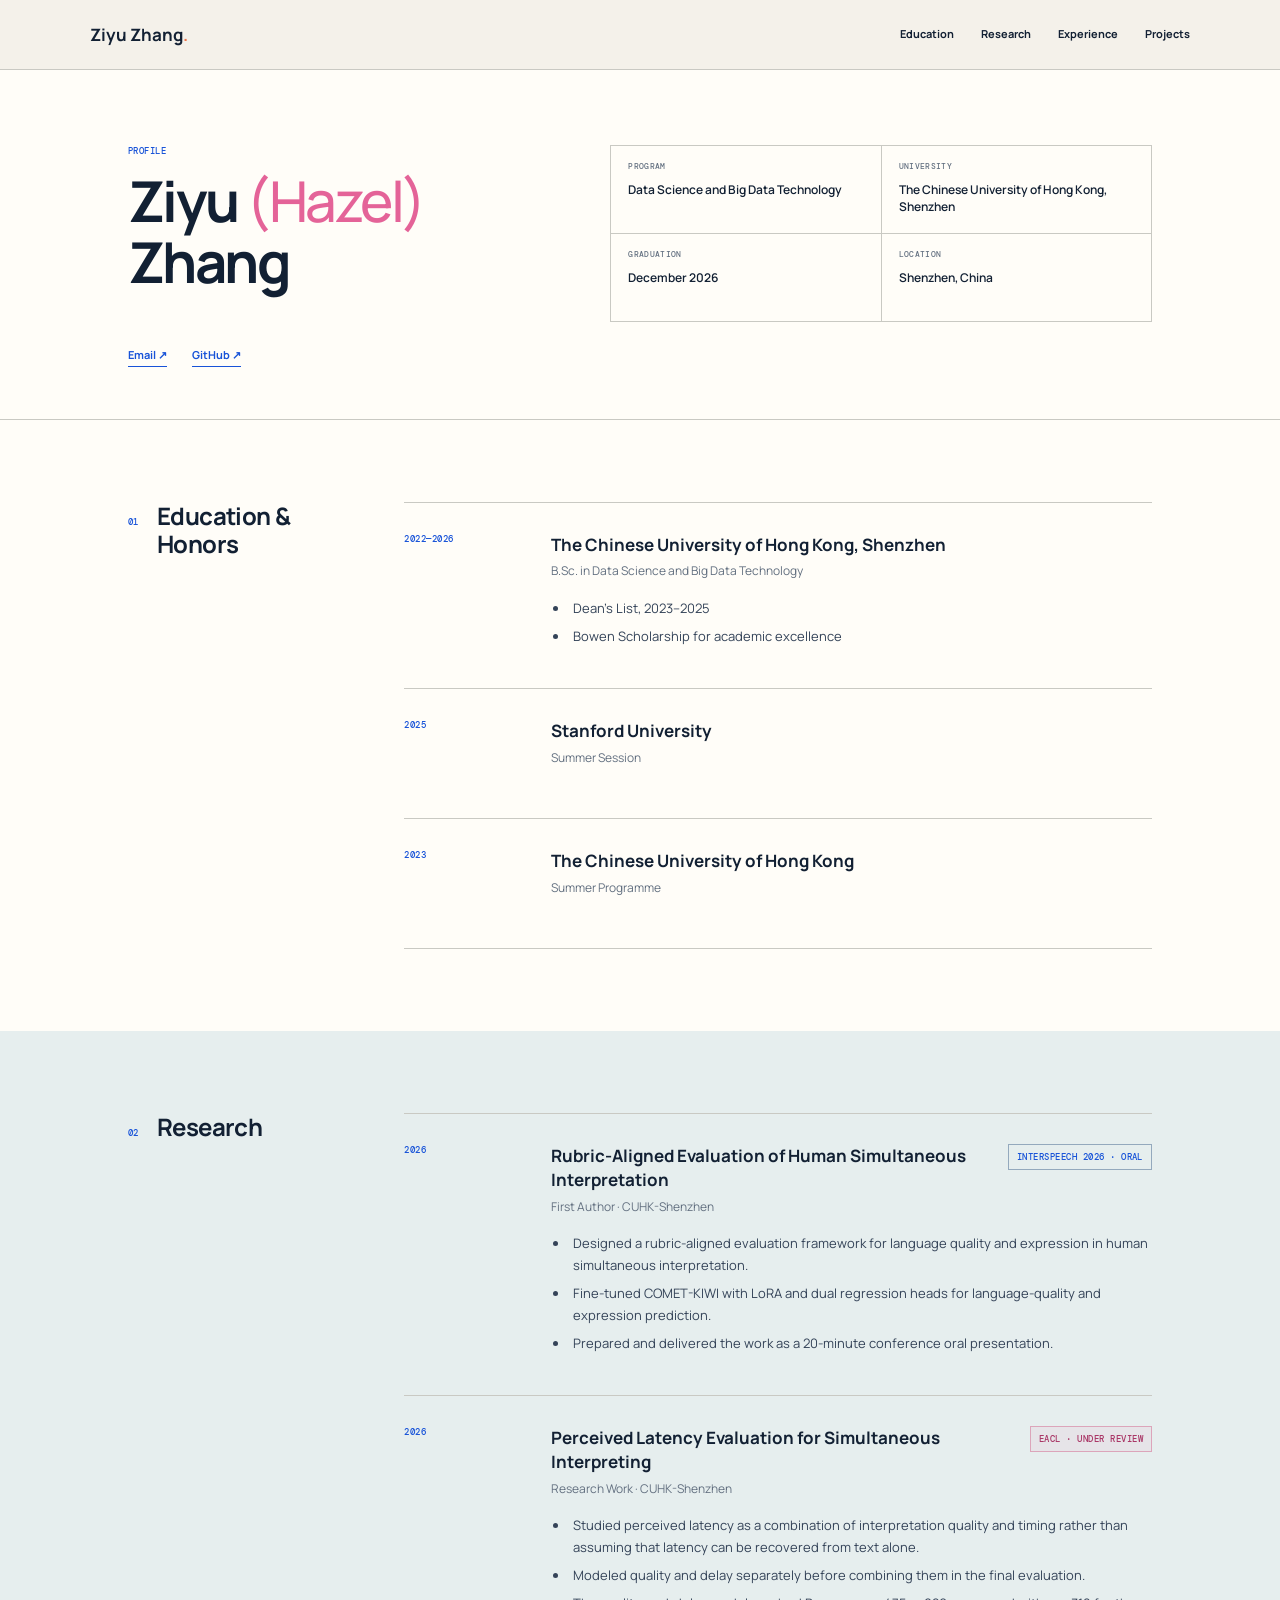
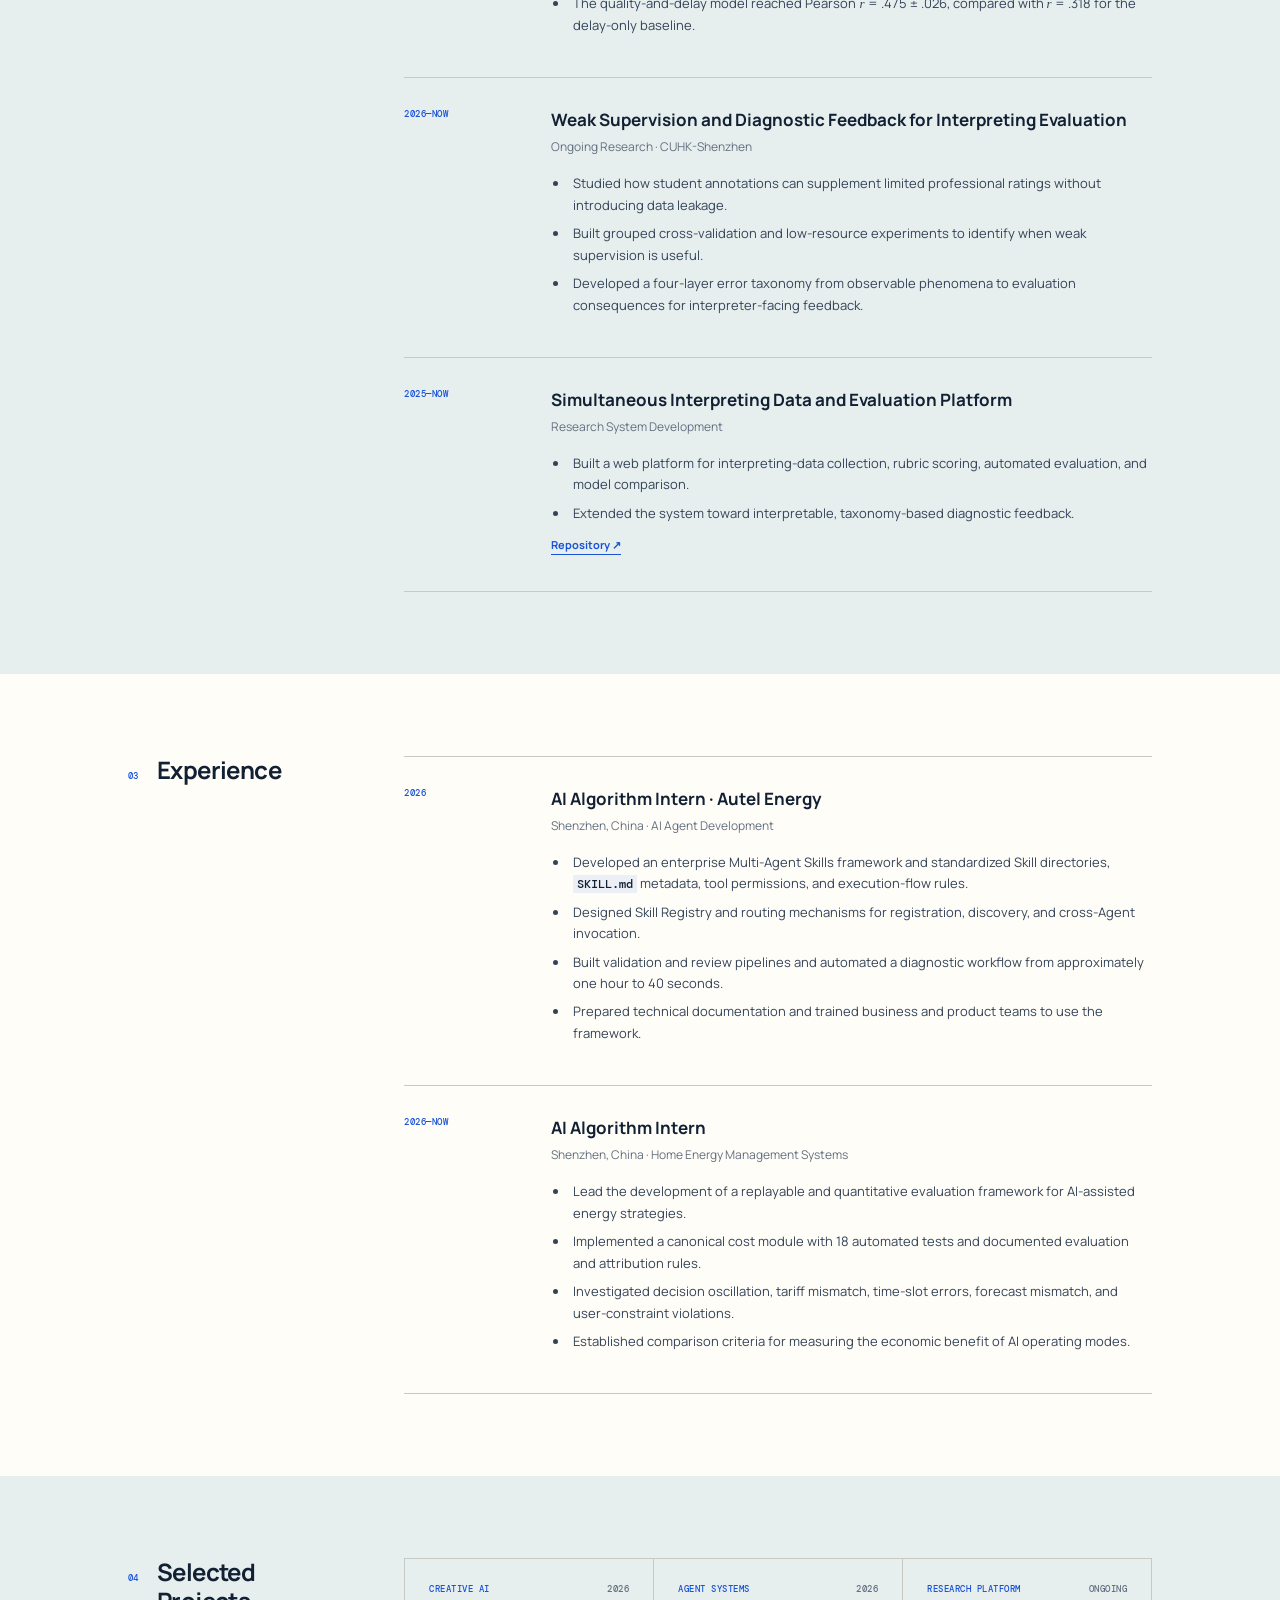
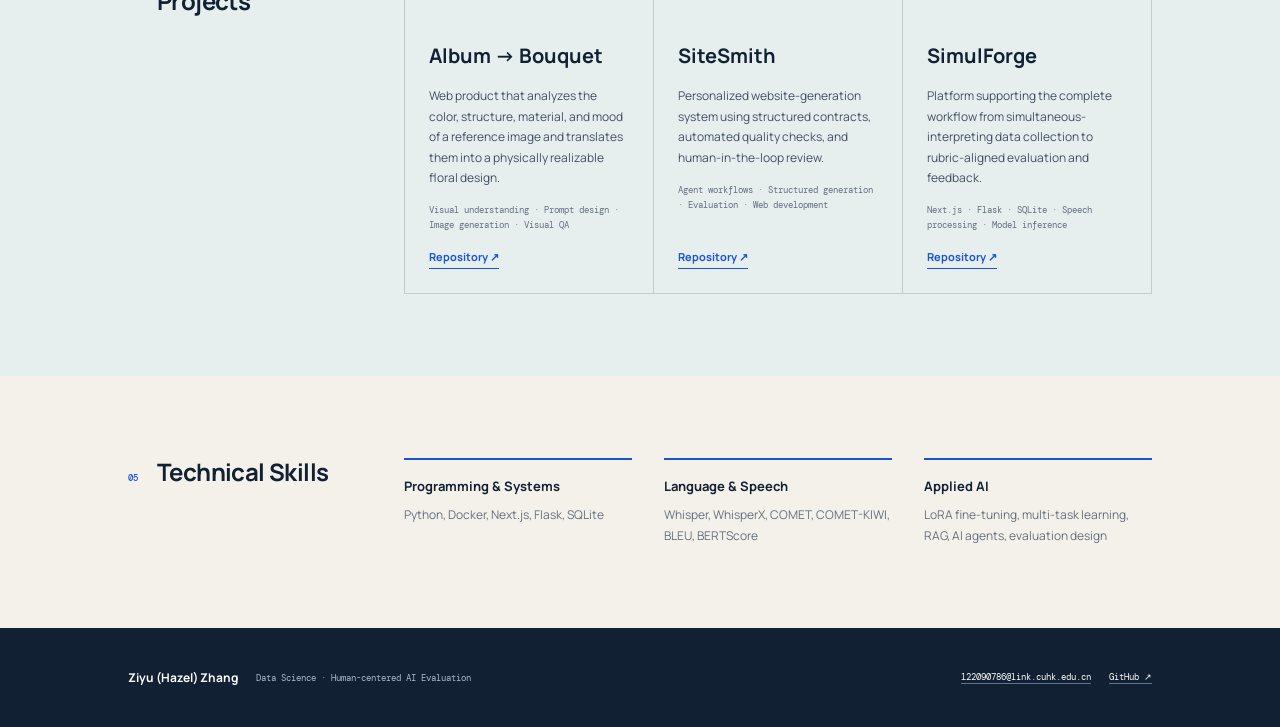
==== commit 5c2a1f9b: "Add EACL work under review and pink Hazel accent" ====
--- a/index.html
+++ b/index.html
@@ -79,10 +79,21 @@
               <div class="entry-heading"><h3>Rubric-Aligned Evaluation of Human Simultaneous Interpretation</h3><span class="badge">INTERSPEECH 2026 · Oral</span></div>
               <p class="entry-subtitle">First Author · CUHK-Shenzhen</p>
               <ul>
-                <li>Designed a multidimensional evaluation framework for language quality, expression, and perceived latency.</li>
+                <li>Designed a rubric-aligned evaluation framework for language quality and expression in human simultaneous interpretation.</li>
                 <li>Fine-tuned COMET-KIWI with LoRA and dual regression heads for language-quality and expression prediction.</li>
-                <li>Modeled quality and timing separately before combining them; the combined quality-and-delay model reached Pearson <em>r</em> = .475 ± .026.</li>
                 <li>Prepared and delivered the work as a 20-minute conference oral presentation.</li>
+              </ul>
+            </div>
+          </article>
+          <article class="entry">
+            <div class="entry-time">2026</div>
+            <div class="entry-main">
+              <div class="entry-heading"><h3>Perceived Latency Evaluation for Simultaneous Interpreting</h3><span class="badge review">EACL · Under Review</span></div>
+              <p class="entry-subtitle">Research Work · CUHK-Shenzhen</p>
+              <ul>
+                <li>Studied perceived latency as a combination of interpretation quality and timing rather than assuming that latency can be recovered from text alone.</li>
+                <li>Modeled quality and delay separately before combining them in the final evaluation.</li>
+                <li>The quality-and-delay model reached Pearson <em>r</em> = .475 ± .026, compared with <em>r</em> = .318 for the delay-only baseline.</li>
               </ul>
             </div>
           </article>
--- a/styles.css
+++ b/styles.css
@@ -1,4 +1,4 @@
-:root { --ink:#122033; --blue:#1853d8; --orange:#ef7449; --paper:#f4f1ea; --white:#fffdf8; --tint:#e6eeee; --line:#c9c9c3; --muted:#637080; }
+:root { --ink:#122033; --blue:#1853d8; --pink:#e46398; --orange:#ef7449; --paper:#f4f1ea; --white:#fffdf8; --tint:#e6eeee; --line:#c9c9c3; --muted:#637080; }
 * { box-sizing:border-box; }
 html { scroll-behavior:smooth; }
 body { margin:0; color:var(--ink); background:var(--paper); font-family:Manrope,Arial,sans-serif; line-height:1.6; }
@@ -12,12 +12,13 @@
 nav a { padding:7px 0; border-bottom:1px solid transparent; }nav a:hover,nav a:focus-visible { border-color:var(--blue); }
 .eyebrow,.section-header p,.entry-time,.project-top,.badge { margin:0; color:var(--blue); font:500 9px "DM Mono",monospace; letter-spacing:.055em; text-transform:uppercase; }
 .profile { display:grid; grid-template-columns:minmax(260px,.85fr) minmax(420px,1.15fr); gap:8%; padding:75px 10vw 68px; background:var(--white); border-bottom:1px solid var(--line); }
-.profile h1 { margin:14px 0 0; font-size:clamp(38px,4.4vw,62px); line-height:1.08; letter-spacing:-.045em; }.profile h1 span { color:var(--blue); font-weight:500; }
+.profile h1 { margin:14px 0 0; font-size:clamp(38px,4.4vw,62px); line-height:1.08; letter-spacing:-.045em; }.profile h1 span { color:var(--pink); font-weight:500; }
 .profile-facts { display:grid; grid-template-columns:1fr 1fr; gap:0; margin:0; border-top:1px solid var(--line); border-left:1px solid var(--line); }.profile-facts div { min-height:88px; padding:15px 17px; border-right:1px solid var(--line); border-bottom:1px solid var(--line); }.profile-facts dt { margin-bottom:10px; color:var(--muted); font:500 8px "DM Mono",monospace; letter-spacing:.04em; text-transform:uppercase; }.profile-facts dd { margin:0; font-size:12px; line-height:1.45; font-weight:600; }
 .profile-links { grid-column:1/-1; display:flex; gap:25px; padding-top:8px; }.profile-links a,.inline-link,.project-card>a { padding-bottom:2px; color:var(--blue); font-size:11px; font-weight:700; border-bottom:1px solid currentColor; }
 .resume-section { display:grid; grid-template-columns:20% minmax(0,1fr); gap:7%; padding:82px 10vw; background:var(--white); }.resume-section.alternate { background:var(--tint); }.section-header { display:flex; gap:18px; align-items:baseline; }.section-header h2 { margin:0; font-size:24px; line-height:1.2; letter-spacing:-.025em; }
 .entries { max-width:920px; border-top:1px solid var(--line); }.entry { display:grid; grid-template-columns:115px minmax(0,1fr); gap:32px; padding:30px 0 34px; border-bottom:1px solid var(--line); }.entry-main h3 { margin:0 0 5px; font-size:17px; line-height:1.4; }.entry-subtitle { margin:0 0 17px; color:var(--muted); font-size:12px; }.entry-main ul { margin:0; padding-left:18px; color:#344358; }.entry-main li { margin:7px 0; padding-left:4px; font-size:13px; line-height:1.65; }.entry-main em { font-family:Georgia,serif; }.entry-heading { display:flex; justify-content:space-between; align-items:flex-start; gap:20px; }.entry-heading h3 { max-width:600px; }.badge { flex:none; padding:6px 8px; color:var(--blue); border:1px solid #94a9bd; }
 .entry-main code { padding:1px 4px; color:var(--ink); background:rgba(24,83,216,.08); font:500 .92em "DM Mono",monospace; }
+.badge.review { color:#a93666; border-color:#dca5ba; background:rgba(228,99,152,.07); }
 .project-grid { display:grid; grid-template-columns:repeat(3,1fr); gap:0; max-width:1000px; border-top:1px solid var(--line); border-left:1px solid var(--line); }.project-card { min-height:330px; display:flex; flex-direction:column; padding:24px; border-right:1px solid var(--line); border-bottom:1px solid var(--line); }.project-top { display:flex; justify-content:space-between; color:var(--muted); }.project-top span:first-child { color:var(--blue); }.project-card h3 { margin:45px 0 14px; font-size:20px; }.project-card p { margin:0 0 15px; color:#435064; font-size:12px; line-height:1.7; }.project-card .stack { color:var(--muted); font:400 9px/1.65 "DM Mono",monospace; }.project-card>a { align-self:flex-start; margin-top:auto; }
 .skills-section { background:var(--paper); }.skills-grid { display:grid; grid-template-columns:repeat(3,1fr); gap:32px; max-width:1000px; }.skills-grid div { border-top:2px solid var(--blue); padding-top:16px; }.skills-grid h3 { margin:0 0 9px; font-size:13px; }.skills-grid p { margin:0; color:var(--muted); font-size:12px; line-height:1.7; }
 footer { display:flex; justify-content:space-between; gap:30px; padding:40px 10vw; color:white; background:var(--ink); }footer div { display:flex; gap:18px; align-items:center; }footer strong { font-size:12px; }footer span,footer a { color:#aeb9c8; font:400 9px "DM Mono",monospace; }footer a { color:white; border-bottom:1px solid #61748c; }
